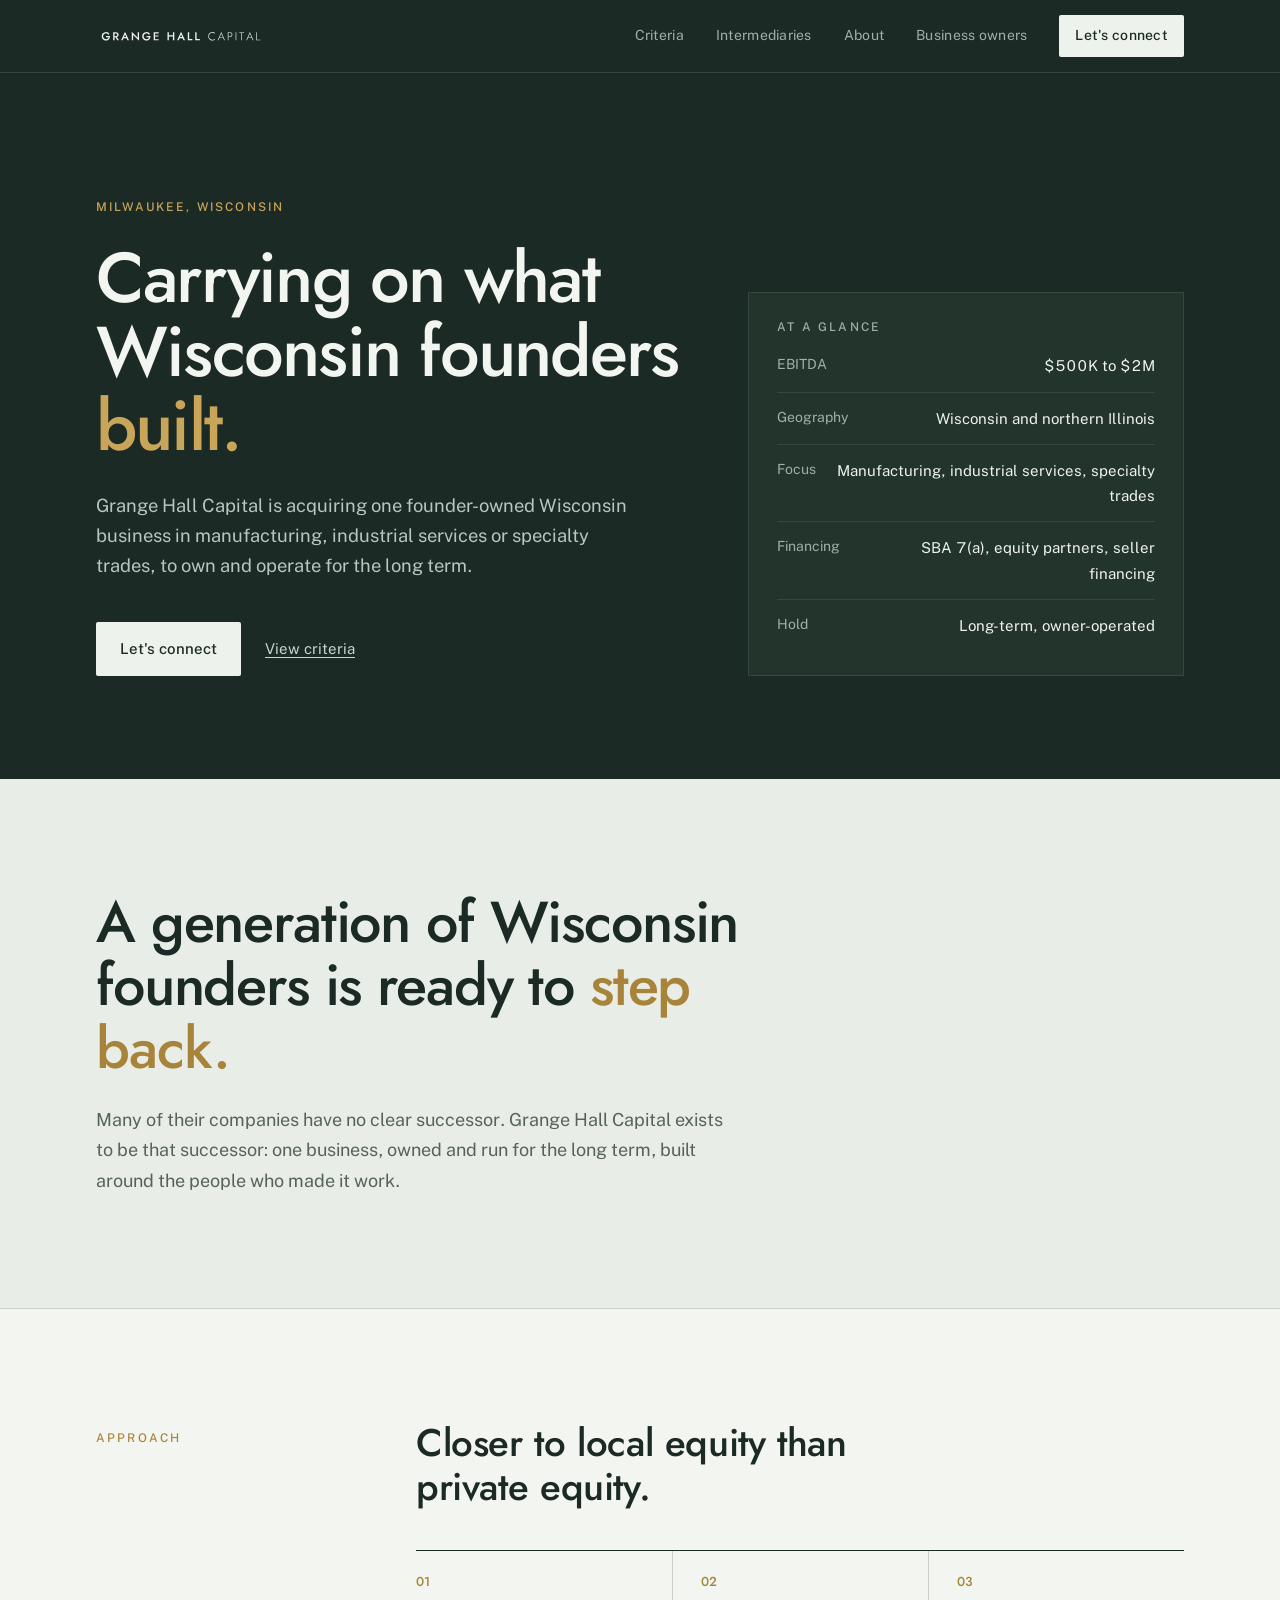
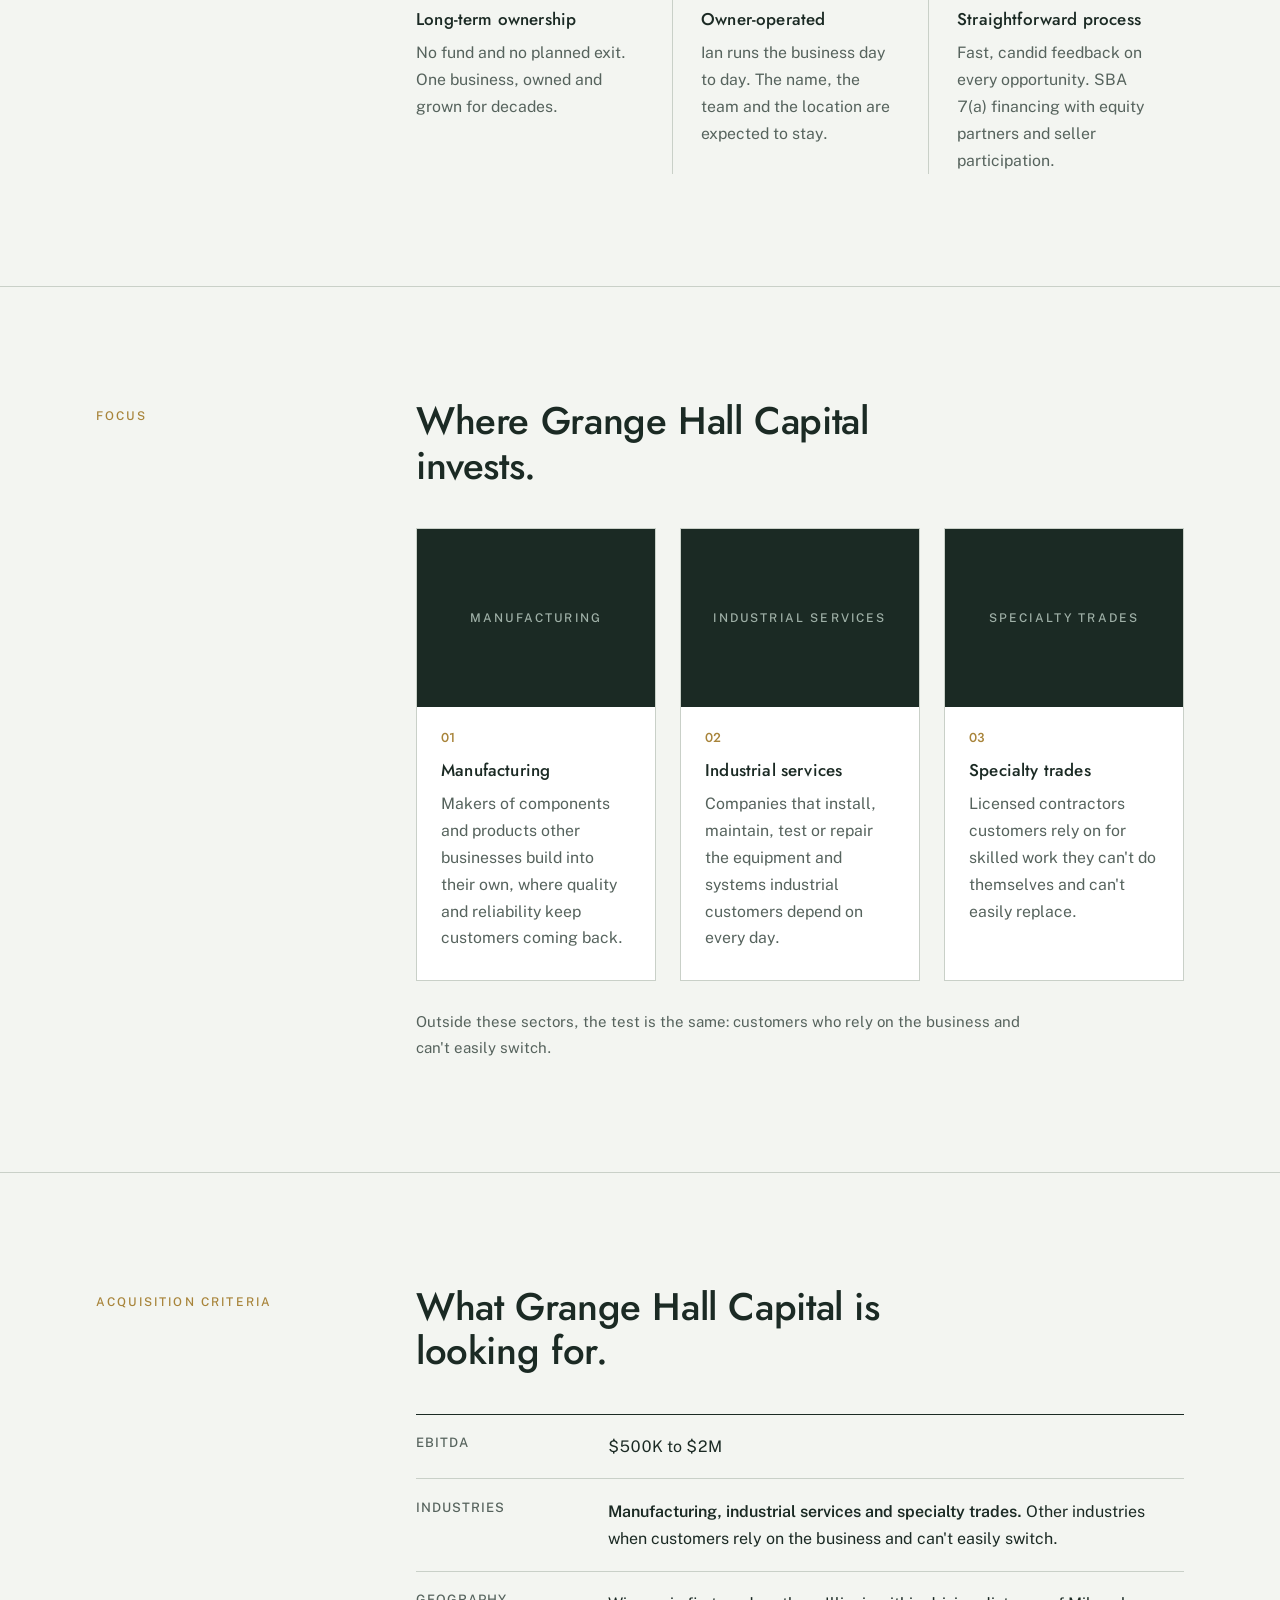
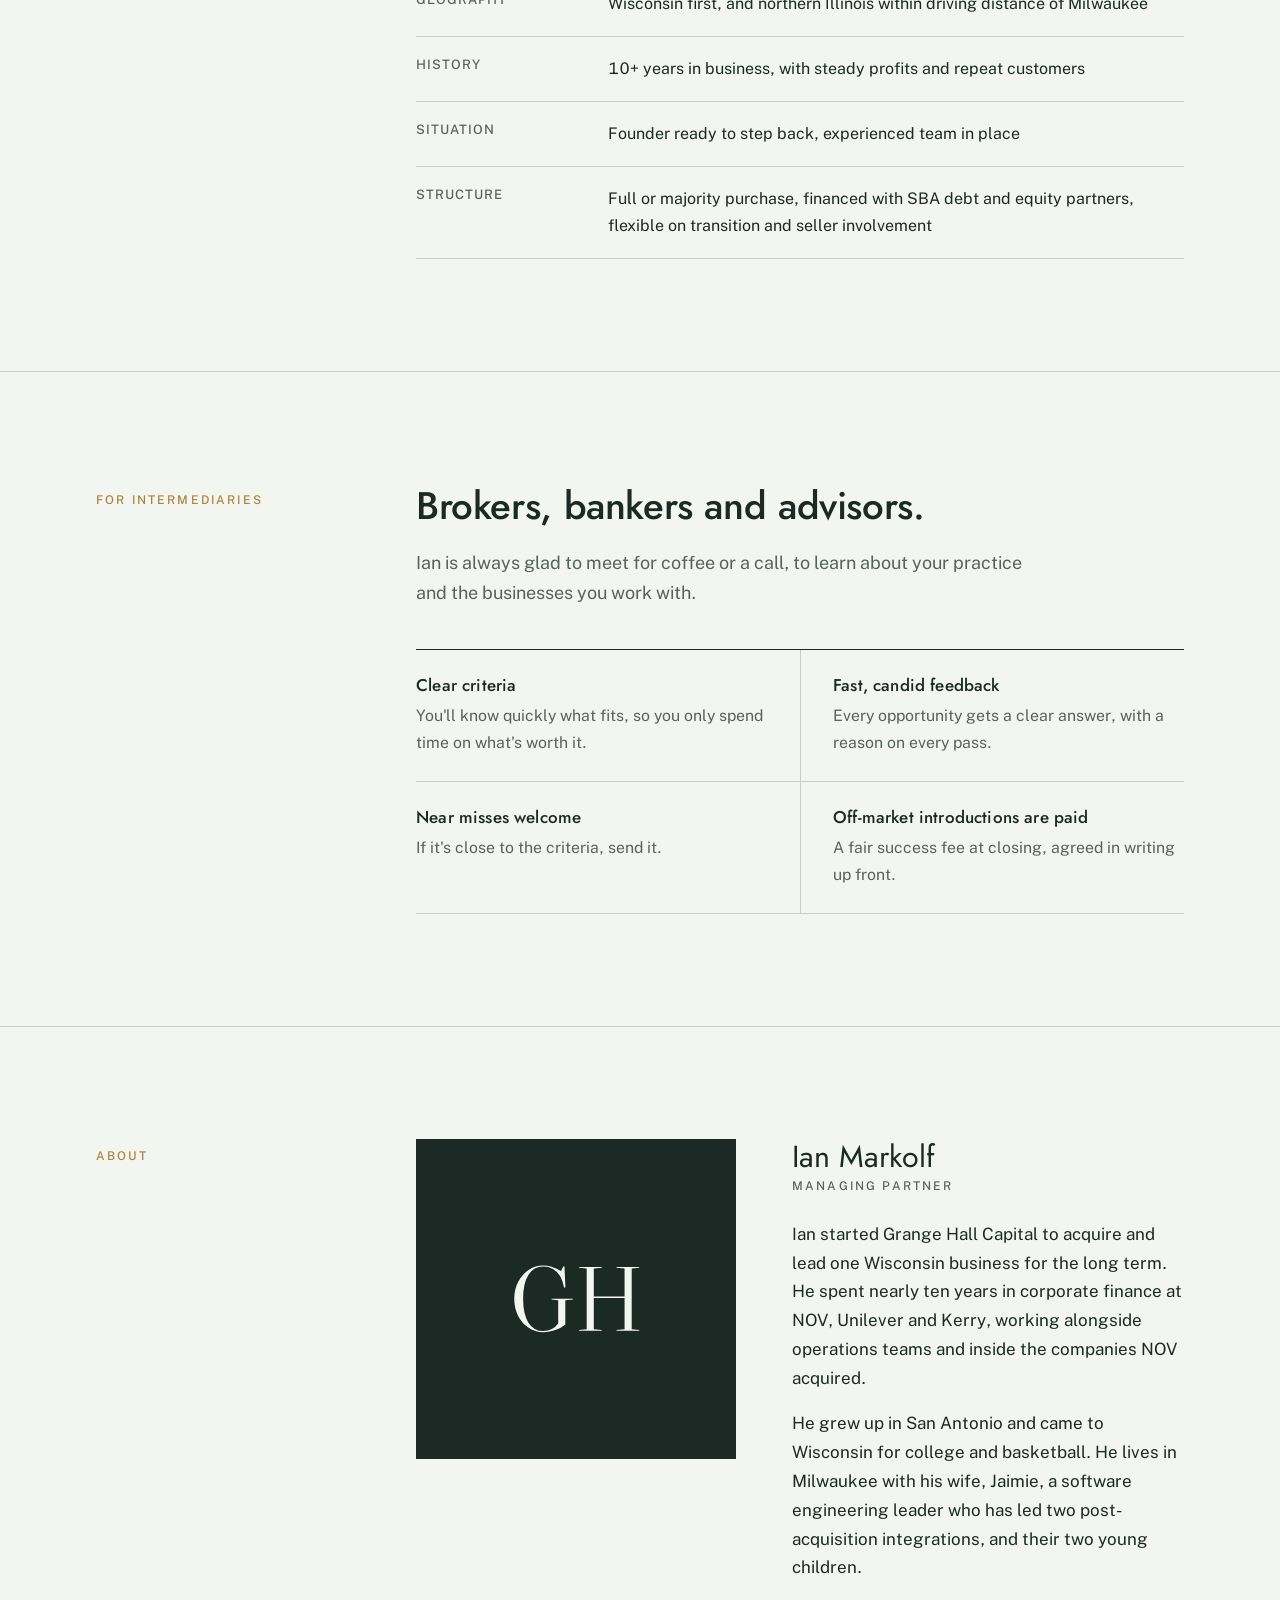
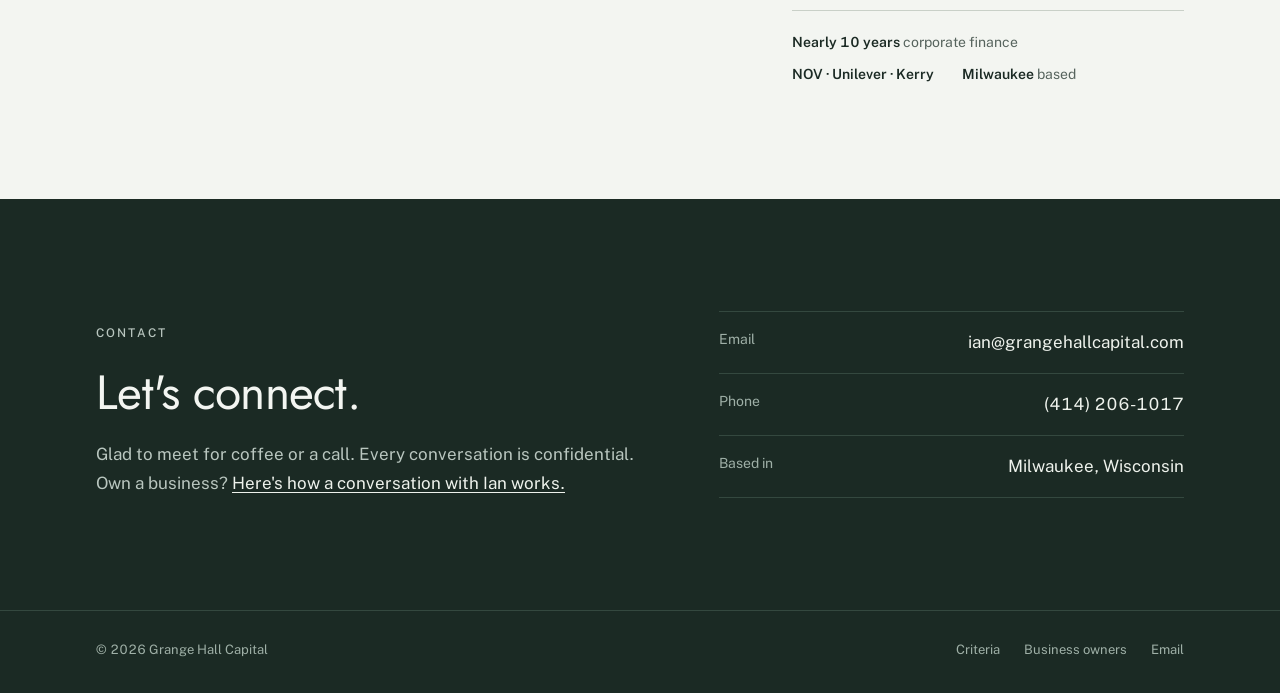
==== index.html @ 0c150984 "Add files via upload" ====
<!doctype html>
<html lang="en">
<head>
<meta charset="utf-8">
<meta name="viewport" content="width=device-width, initial-scale=1">
<title>Grange Hall Capital | Ian Markolf</title>
<meta name="description" content="Grange Hall Capital is Ian Markolf's search to acquire and operate one founder-owned Wisconsin business in manufacturing, industrial services or specialty trades.">
<meta property="og:type" content="website">
<meta property="og:url" content="https://grangehallcapital.com/">
<meta property="og:title" content="Grange Hall Capital">
<meta property="og:description" content="Grange Hall Capital is Ian Markolf's search to acquire and operate one founder-owned Wisconsin business in manufacturing, industrial services or specialty trades.">
<link rel="canonical" href="https://grangehallcapital.com/">
<link rel="icon" href="favicon.svg" type="image/svg+xml">
<link rel="preconnect" href="https://fonts.googleapis.com">
<link rel="preconnect" href="https://fonts.gstatic.com" crossorigin>
<link href="https://fonts.googleapis.com/css2?family=Jost:wght@400;500&family=Public+Sans:wght@400;500;600&display=swap" rel="stylesheet">
<style>
:root{
  --ink:#1B2A24; --ink-2:#22342C; --field:#2F5243; --paper:#F3F5F1; --paper-2:#E9EDE7;
  --rule:#C9D0C8; --rule-dk:#34483F; --muted:#56635D; --muted-dk:#9FB0A7; --wheat:#A8843A; --wheat-lt:#C9A55A;
  --display:"Jost","Futura",system-ui,sans-serif; --sans:"Public Sans",system-ui,sans-serif;
  --w:72rem;
}
*{box-sizing:border-box}
html{-webkit-text-size-adjust:100%;scroll-behavior:smooth}
@media (prefers-reduced-motion:reduce){html{scroll-behavior:auto}}
body{margin:0;background:var(--paper);color:var(--ink);font:400 1.0625rem/1.7 var(--sans);font-feature-settings:"tnum" 1;-webkit-font-smoothing:antialiased}
a{color:var(--field);text-decoration-thickness:1px;text-underline-offset:3px}
a:hover{color:var(--ink)}
:focus-visible{outline:2px solid var(--wheat);outline-offset:3px}
.wrap{max-width:var(--w);margin:0 auto;padding:0 2rem}

/* header */
.site-head{position:sticky;top:0;z-index:10;background:var(--ink);border-bottom:1px solid var(--rule-dk)}
.site-head .wrap{display:flex;align-items:center;justify-content:space-between;height:4.5rem;gap:1.5rem}
.wordmark{height:1.45rem;width:auto;display:block;color:#EEF2EC}
nav{display:flex;align-items:center;gap:2rem;font-size:.875rem;letter-spacing:.02em}
nav a{color:var(--muted-dk);text-decoration:none}
nav a:hover{color:#fff}
nav a.cta{color:var(--ink);background:#EEF2EC;padding:.55rem 1rem;border-radius:2px;font-weight:500}
nav a.cta:hover{background:#fff;color:var(--ink)}

/* hero */
.hero{background:var(--ink);color:#EEF2EC}
.hero .wrap{display:grid;grid-template-columns:1.35fr 1fr;gap:4rem;align-items:end;padding-top:clamp(4.5rem,10vw,8rem);padding-bottom:clamp(4rem,8vw,6.5rem)}
.eyebrow{font:500 .75rem/1 var(--sans);letter-spacing:.18em;text-transform:uppercase;color:var(--wheat-lt);margin:0 0 1.75rem}
h1{font:500 clamp(2.6rem,5.6vw,4.4rem)/1.05 var(--display);letter-spacing:-.025em;margin:0 0 1.75rem;color:#F3F5F1}
.lede{font-size:1.15rem;line-height:1.65;color:#B9C6BF;max-width:34rem;margin:0 0 2.5rem}
.btn{display:inline-block;background:#EEF2EC;color:var(--ink);text-decoration:none;font-weight:500;font-size:.9375rem;padding:.9rem 1.5rem;border-radius:2px}
.btn:hover{background:#fff;color:var(--ink)}
.link-lt{color:#C9D4CE;margin-left:1.5rem;font-size:.9375rem}
.link-lt:hover{color:#fff}

.glance{border:1px solid var(--rule-dk);background:var(--ink-2);padding:1.75rem 1.75rem 1.5rem}
.glance h2{font:500 .75rem/1 var(--sans);letter-spacing:.18em;text-transform:uppercase;color:var(--muted-dk);margin:0 0 1.25rem}
.glance dl{margin:0}
.glance div{display:flex;justify-content:space-between;gap:1rem;padding:.8rem 0;border-top:1px solid var(--rule-dk)}
.glance div:first-child{border-top:0;padding-top:0}
.glance dt{color:var(--muted-dk);font-size:.875rem}
.glance dd{margin:0;text-align:right;font-size:.9375rem;color:#EEF2EC}

/* sections */
section{padding:clamp(4.5rem,9vw,7rem) 0;border-top:1px solid var(--rule)}
main section:first-child{border-top:0}
.sec{display:grid;grid-template-columns:16rem 1fr;gap:4rem}
.label{font:500 .75rem/1.4 var(--sans);letter-spacing:.18em;text-transform:uppercase;color:var(--wheat);margin:.55rem 0 0}
h2.title{font:500 clamp(1.75rem,3.2vw,2.4rem)/1.15 var(--display);letter-spacing:-.01em;margin:0 0 2.5rem;max-width:22ch}
h3{font:500 1.0625rem/1.35 var(--display);margin:0 0 .6rem;letter-spacing:.01em}
p{margin:0 0 1rem;max-width:40rem}
p:last-child{margin-bottom:0}
.muted{color:var(--muted)}
.intro{font-size:1.125rem;color:var(--muted);margin:-1.25rem 0 2.5rem}

.pillars{display:grid;grid-template-columns:repeat(3,1fr);gap:0;border-top:1px solid var(--ink)}
.pillars > div{padding:1.5rem 1.75rem 0 0}
.pillars > div + div{padding-left:1.75rem;border-left:1px solid var(--rule)}
.pillars .n{font:500 .8125rem/1 var(--display);color:var(--wheat);margin-bottom:1.25rem;display:block}
.pillars p{font-size:.9875rem;color:var(--muted)}

table.crit{width:100%;border-collapse:collapse;border-top:1px solid var(--ink)}
table.crit th,table.crit td{text-align:left;vertical-align:top;padding:1.15rem 0;border-bottom:1px solid var(--rule)}
table.crit th{width:12rem;font:500 .8125rem/1.6 var(--sans);letter-spacing:.08em;text-transform:uppercase;color:var(--muted);padding-right:2rem}
table.crit td{font-size:1rem}
table.crit td strong{font-weight:600}

ul.terms{list-style:none;margin:0;padding:0;display:grid;grid-template-columns:1fr 1fr;gap:0;border-top:1px solid var(--ink)}
ul.terms li{padding:1.5rem 2rem 1.5rem 0;border-bottom:1px solid var(--rule)}
ul.terms li:nth-child(even){padding-left:2rem;padding-right:0;border-left:1px solid var(--rule)}
ul.terms h3{margin-bottom:.4rem}
ul.terms p{font-size:.9875rem;color:var(--muted)}

.person{display:grid;grid-template-columns:20rem 1fr;gap:3.5rem;align-items:start}
.portrait{position:relative;width:20rem;aspect-ratio:1;background:var(--ink);display:grid;place-items:center;overflow:hidden}
.portrait img{position:absolute;inset:0;z-index:1;width:100%;height:100%;object-fit:cover;display:block}
.portrait .mono{width:42%;height:auto}
.portrait .mono rect{fill:transparent}
.person h2{font:400 1.9rem/1.15 var(--display);margin:0 0 .35rem}
.role{font:500 .75rem/1 var(--sans);letter-spacing:.18em;text-transform:uppercase;color:var(--muted);margin:0 0 1.75rem}
.creds{display:flex;flex-wrap:wrap;gap:.5rem 1.75rem;margin:1.75rem 0 0;padding:1.25rem 0 0;border-top:1px solid var(--rule);font-size:.875rem;color:var(--muted)}
.creds strong{color:var(--ink);font-weight:600}

ol.steps{list-style:none;counter-reset:s;margin:0;padding:0;border-top:1px solid var(--ink);max-width:46rem}
ol.steps li{counter-increment:s;display:grid;grid-template-columns:3rem 1fr;padding:1.35rem 0;border-bottom:1px solid var(--rule)}
ol.steps li::before{content:counter(s,decimal-leading-zero);font:500 .875rem/1.7 var(--display);color:var(--wheat)}
ol.steps strong{display:block;font-weight:600}
ul.plain{list-style:none;margin:0;padding:0;border-top:1px solid var(--ink);max-width:46rem}
ul.plain li{padding:1.35rem 0;border-bottom:1px solid var(--rule)}
ul.plain strong{display:block;font-weight:600}
.faq{border-top:1px solid var(--ink);max-width:46rem}
.faq details{border-bottom:1px solid var(--rule);padding:1.2rem 0}
.faq summary{font-weight:600;cursor:pointer;list-style:none;display:flex;justify-content:space-between;gap:1rem}
.faq summary::-webkit-details-marker{display:none}
.faq summary::after{content:"+";font:400 1.3rem/1.2 var(--display);color:var(--field)}
.faq details[open] summary::after{content:"\2212"}
.faq details p{margin:.75rem 0 0;color:var(--muted)}

.accent{color:var(--wheat-lt)}
/* statement band */
.statement{background:var(--paper-2);border-top:0;padding:clamp(4.5rem,9vw,7rem) 0}
.statement p.big{font:500 clamp(2rem,4.6vw,3.6rem)/1.1 var(--display);letter-spacing:-.02em;max-width:20ch;margin:0 0 1.5rem;color:var(--ink)}
.statement p.big em{font-style:normal;color:var(--wheat)}
.statement p.sub{font-size:1.125rem;color:var(--muted);max-width:40rem;margin:0}
/* focus cards */
.focus{display:grid;grid-template-columns:repeat(3,1fr);gap:1.5rem}
.focus article{background:#fff;border:1px solid var(--rule);display:flex;flex-direction:column}
.focus .img{aspect-ratio:4/3;background:var(--ink);display:grid;place-items:center;overflow:hidden}
.focus .img img{width:100%;height:100%;object-fit:cover;display:block}
.focus .img span{font:500 .75rem/1 var(--sans);letter-spacing:.18em;text-transform:uppercase;color:var(--muted-dk)}
.focus .body{padding:1.5rem 1.5rem 1.75rem}
.focus .n{font:500 .8125rem/1 var(--display);color:var(--wheat);display:block;margin-bottom:.9rem}
.focus p{font-size:.9875rem;color:var(--muted)}
.focus-note{margin-top:1.75rem;font-size:.9375rem;color:var(--muted)}
/* closing band + footer */
.closing{background:var(--ink);color:#EEF2EC;border-top:0}
.closing .wrap{display:grid;grid-template-columns:1.2fr 1fr;gap:4rem;align-items:end}
.closing h2{font:400 clamp(2rem,4vw,3rem)/1.1 var(--display);letter-spacing:-.015em;margin:0 0 1.25rem;color:#F3F5F1}
.closing p{color:#B9C6BF}
.contact{margin:0;border-top:1px solid var(--rule-dk)}
.contact div{display:flex;justify-content:space-between;gap:1rem;padding:1rem 0;border-bottom:1px solid var(--rule-dk)}
.contact dt{color:var(--muted-dk);font-size:.875rem}
.contact dd{margin:0}
.contact a{color:#EEF2EC;text-decoration:none}
.contact a:hover{text-decoration:underline}
.site-foot{background:var(--ink);color:var(--muted-dk);font-size:.8125rem;border-top:1px solid var(--rule-dk)}
.site-foot .wrap{display:flex;justify-content:space-between;align-items:center;gap:1rem;flex-wrap:wrap;padding-top:1.75rem;padding-bottom:2rem}
.site-foot a{color:var(--muted-dk);text-decoration:none}
.site-foot a:hover{color:#fff}
.site-foot .links{display:flex;gap:1.5rem}

@media (max-width:900px){
  .hero .wrap,.closing .wrap{grid-template-columns:1fr;gap:3rem}
  .sec{grid-template-columns:1fr;gap:1rem}
  .label{margin:0}
}
@media (max-width:700px){
  .wrap{padding:0 1.25rem}
  nav a:not(.cta){display:none}
  .wordmark{height:1.2rem}
  .pillars,.focus{grid-template-columns:1fr}
  .pillars > div,.pillars > div + div{padding:1.5rem 0;border-left:0;border-bottom:1px solid var(--rule)}
  ul.terms{grid-template-columns:1fr}
  ul.terms li,ul.terms li:nth-child(even){padding:1.35rem 0;border-left:0}
  table.crit th,table.crit td{display:block;width:auto;padding:0}
  table.crit th{padding-top:1.1rem;padding-bottom:.25rem;border-bottom:0}
  table.crit td{padding-bottom:1.1rem}
  .person{grid-template-columns:1fr;gap:1.75rem}
  .portrait{width:12rem}
  .link-lt{display:block;margin:1.25rem 0 0}
}
</style>
</head>
<body><header class="site-head"><div class="wrap">
  <a href="#top" aria-label="Grange Hall Capital, home"><svg role="img" aria-label="Grange Hall Capital" class="wordmark" xmlns="http://www.w3.org/2000/svg" viewBox="0 0 644 88"><g fill="currentColor"><path transform="translate(20.00,62.00) scale(0.04400,-0.04400)" d="M411.25 266.25H625.5Q616.5 230.75 598.625 199.75Q580.75 168.75 553.875 145.0Q527 121.25 489.875 108.125Q452.75 95 406.25 95Q337.25 95 282.125 127.0Q227 159 194.75 216.5Q162.5 274 162.5 350Q162.5 427 195.25 483.375Q228 539.75 283.25 571.125Q338.5 602.5 406.25 602.5Q478.75 602.5 530.25 572.625Q581.75 542.75 611 492.5L707.25 556.75Q676 605.75 631.75 640.375Q587.5 675 531.25 693.75Q475 712.5 406.25 712.5Q327.25 712.5 259.875 686.25Q192.5 660 142.625 611.625Q92.75 563.25 65.125 496.625Q37.5 430 37.5 350Q37.5 270 64.75 203.0Q92 136 141.375 87.125Q190.75 38.25 257.75 11.625Q324.75 -15 403.75 -15Q487.5 -15 552.625 15.375Q617.75 45.75 662.0 98.75Q706.25 151.75 728.125 220.375Q750 289 748 366.25H411.25Z"/><path transform="translate(61.80,62.00) scale(0.04400,-0.04400)" d="M222.5 333.75 445 0H587.5L350 333.75ZM77.5 700V0H196.25V700ZM148.25 597.5H288.75Q329.5 597.5 359.875 583.625Q390.25 569.75 407.25 543.625Q424.25 517.5 424.25 480Q424.25 442.75 407.25 416.5Q390.25 390.25 359.875 376.375Q329.5 362.5 288.75 362.5H148.25V265H293.75Q370.5 265 426.75 291.875Q483 318.75 514.25 368.0Q545.5 417.25 545.5 482.5Q545.5 548.75 514.25 597.5Q483 646.25 426.75 673.125Q370.5 700 293.75 700H148.25Z"/><path transform="translate(94.98,62.00) scale(0.04400,-0.04400)" d="M162 180H532L509.5 279.5H184.5ZM345 502 456.5 242.25 458.75 213 553.75 0H687.5L345 738.75L2.5 0H136.25L233.25 219.25L235 245.25Z"/><path transform="translate(132.34,62.00) scale(0.04400,-0.04400)" d="M588.75 700V230L77.5 735V0H193.75V470L705 -35V700Z"/><path transform="translate(173.80,62.00) scale(0.04400,-0.04400)" d="M411.25 266.25H625.5Q616.5 230.75 598.625 199.75Q580.75 168.75 553.875 145.0Q527 121.25 489.875 108.125Q452.75 95 406.25 95Q337.25 95 282.125 127.0Q227 159 194.75 216.5Q162.5 274 162.5 350Q162.5 427 195.25 483.375Q228 539.75 283.25 571.125Q338.5 602.5 406.25 602.5Q478.75 602.5 530.25 572.625Q581.75 542.75 611 492.5L707.25 556.75Q676 605.75 631.75 640.375Q587.5 675 531.25 693.75Q475 712.5 406.25 712.5Q327.25 712.5 259.875 686.25Q192.5 660 142.625 611.625Q92.75 563.25 65.125 496.625Q37.5 430 37.5 350Q37.5 270 64.75 203.0Q92 136 141.375 87.125Q190.75 38.25 257.75 11.625Q324.75 -15 403.75 -15Q487.5 -15 552.625 15.375Q617.75 45.75 662.0 98.75Q706.25 151.75 728.125 220.375Q750 289 748 366.25H411.25Z"/><path transform="translate(215.60,62.00) scale(0.04400,-0.04400)" d="M150.75 0H503.75V103.75H150.75ZM150.75 596.25H503.75V700H150.75ZM150.75 323.75H483.75V426.25H150.75ZM77.5 700V0H193.75V700Z"/><path transform="translate(267.92,62.00) scale(0.04400,-0.04400)" d="M124.5 321.25H624.5V430H124.5ZM547.5 700V0H666.25V700ZM77.5 700V0H196.25V700Z"/><path transform="translate(307.66,62.00) scale(0.04400,-0.04400)" d="M162 180H532L509.5 279.5H184.5ZM345 502 456.5 242.25 458.75 213 553.75 0H687.5L345 738.75L2.5 0H136.25L233.25 219.25L235 245.25Z"/><path transform="translate(345.02,62.00) scale(0.04400,-0.04400)" d="M77.5 700V0H473.75V106.25H196.25V700Z"/><path transform="translate(373.18,62.00) scale(0.04400,-0.04400)" d="M77.5 700V0H473.75V106.25H196.25V700Z"/><path transform="translate(424.35,62.00) scale(0.04400,-0.04400)" d="M102.79833984375 350Q102.79833984375 440.00048828125 141.09844970703125 508.10089111328125Q179.3985595703125 576.2012939453125 243.39886474609375 614.801513671875Q307.399169921875 653.4017333984375 385.999755859375 653.4017333984375Q434.7996826171875 653.4017333984375 475.899658203125 642.0018310546875Q516.9996337890625 630.6019287109375 551.1996459960938 609.10205078125Q585.399658203125 587.6021728515625 610.999755859375 557.80224609375V630.9998779296875Q566.999755859375 669.9998779296875 514.999755859375 689.5999145507812Q462.999755859375 709.199951171875 385.999755859375 709.199951171875Q312.999755859375 709.199951171875 250.6998291015625 682.699951171875Q188.39990234375 656.199951171875 142.0 607.8999633789062Q95.60009765625 559.5999755859375 69.8001708984375 493.79998779296875Q44.000244140625 428 44.000244140625 350Q44.000244140625 272 69.8001708984375 206.20001220703125Q95.60009765625 140.4000244140625 142.0 92.10003662109375Q188.39990234375 43.800048828125 250.6998291015625 17.300048828125Q312.999755859375 -9.199951171875 385.999755859375 -9.199951171875Q462.999755859375 -9.199951171875 514.999755859375 10.40008544921875Q566.999755859375 30.0001220703125 610.999755859375 69.0001220703125V142.5977783203125Q584.9996337890625 112.7978515625 551.399658203125 91.09796142578125Q517.7996826171875 69.3980712890625 476.89971923828125 57.9981689453125Q435.999755859375 46.5982666015625 385.999755859375 46.5982666015625Q307.399169921875 46.5982666015625 243.1988525390625 85.5985107421875Q178.99853515625 124.5987548828125 140.8984375 192.9991455078125Q102.79833984375 261.3995361328125 102.79833984375 350Z"/><path transform="translate(461.49,62.00) scale(0.04400,-0.04400)" d="M139.799560546875 234.801513671875H498.9989013671875L480.9996337890625 286.7998046875H157.798828125ZM317.999267578125 600.403564453125 456.0003662109375 266.400390625 461.2001953125 253.2008056640625 565.2003173828125 0H626.998291015625L317.999267578125 726.99951171875L9.000244140625 0H70.7982177734375L176.3983154296875 256.8006591796875L181.59814453125 269.2003173828125Z"/><path transform="translate(496.47,62.00) scale(0.04400,-0.04400)" d="M84.000244140625 700V0H139.3984375V700ZM114.999267578125 648.001708984375H247.9986572265625Q324.7991943359375 648.001708984375 373.09954833984375 608.30126953125Q421.39990234375 568.600830078125 421.39990234375 492.8001708984375Q421.39990234375 417.5994873046875 373.09954833984375 377.59906005859375Q324.7991943359375 337.5986328125 247.9986572265625 337.5986328125H114.999267578125V285.600341796875H247.9986572265625Q313.99853515625 285.600341796875 365.4984130859375 310.50030517578125Q416.998291015625 335.4002685546875 446.898193359375 382.1002197265625Q476.798095703125 428.8001708984375 476.798095703125 492.8001708984375Q476.798095703125 557.8001708984375 446.898193359375 604.0001220703125Q416.998291015625 650.2000732421875 365.4984130859375 675.1000366210938Q313.99853515625 700 247.9986572265625 700H114.999267578125Z"/><path transform="translate(526.40,62.00) scale(0.04400,-0.04400)" d="M82.0001220703125 700V0H136.998291015625V700Z"/><path transform="translate(543.03,62.00) scale(0.04400,-0.04400)" d="M14.000244140625 647.6016845703125H198.00048828125V0H253.398681640625V647.6016845703125H437.39892578125V700H14.000244140625Z"/><path transform="translate(569.88,62.00) scale(0.04400,-0.04400)" d="M139.799560546875 234.801513671875H498.9989013671875L480.9996337890625 286.7998046875H157.798828125ZM317.999267578125 600.403564453125 456.0003662109375 266.400390625 461.2001953125 253.2008056640625 565.2003173828125 0H626.998291015625L317.999267578125 726.99951171875L9.000244140625 0H70.7982177734375L176.3983154296875 256.8006591796875L181.59814453125 269.2003173828125Z"/><path transform="translate(604.86,62.00) scale(0.04400,-0.04400)" d="M84.000244140625 700V0H427.999267578125V51.998291015625H138.9984130859375V700Z"/></g></svg></a>
  <nav aria-label="Site">
    <a href="#criteria">Criteria</a>
    <a href="#intermediaries">Intermediaries</a>
    <a href="#about">About</a>
    <a href="owners.html">Business owners</a>
    <a class="cta" href="#contact">Let's connect</a>
  </nav>
</div></header>
<div class="hero" id="top"><div class="wrap">
  <div>
    <p class="eyebrow">Milwaukee, Wisconsin</p>
    <h1>Carrying on what Wisconsin founders <span class="accent">built.</span></h1>
    <p class="lede">Grange Hall Capital is acquiring one founder-owned Wisconsin business in manufacturing, industrial services or specialty trades, to own and operate for the long term.</p>
    <a class="btn" href="#contact">Let's connect</a><a class="link-lt" href="#criteria">View criteria</a>
  </div>
  <!-- ===== CRITERIA (summary): keep in sync with the table below ===== -->
  <aside class="glance" aria-labelledby="glance-h">
    <h2 id="glance-h">At a glance</h2>
    <dl>
      <div><dt>EBITDA</dt><dd>$500K to $2M</dd></div>
      <div><dt>Geography</dt><dd>Wisconsin and northern Illinois</dd></div>
      <div><dt>Focus</dt><dd>Manufacturing, industrial services, specialty trades</dd></div>
      <div><dt>Financing</dt><dd>SBA 7(a), equity partners, seller financing</dd></div>
      <div><dt>Hold</dt><dd>Long-term, owner-operated</dd></div>
    </dl>
  </aside>
</div></div>

<main>
<section class="statement" aria-label="Philosophy"><div class="wrap">
  <p class="big">A generation of Wisconsin founders is ready to <em>step back.</em></p>
  <p class="sub">Many of their companies have no clear successor. Grange Hall Capital exists to be that successor: one business, owned and run for the long term, built around the people who made it work.</p>
</div></section>
<section id="approach"><div class="wrap sec">
  <p class="label">Approach</p>
  <div>
    <h2 class="title">Closer to local equity than private equity.</h2>
    <div class="pillars">
      <div><span class="n">01</span><h3>Long-term ownership</h3><p>No fund and no planned exit. One business, owned and grown for decades.</p></div>
      <div><span class="n">02</span><h3>Owner-operated</h3><p>Ian runs the business day to day. The name, the team and the location are expected to stay.</p></div>
      <div><span class="n">03</span><h3>Straightforward process</h3><p>Fast, candid feedback on every opportunity. SBA 7(a) financing with equity partners and seller participation.</p></div>
    </div>
  </div>
</div></section>

<section id="focus"><div class="wrap sec">
  <p class="label">Focus</p>
  <div>
    <h2 class="title">Where Grange Hall Capital invests.</h2>
    <div class="focus">
      <article><div class="img"><span>Manufacturing</span></div><div class="body"><span class="n">01</span><h3>Manufacturing</h3><p>Makers of components and products other businesses build into their own, where quality and reliability keep customers coming back.</p></div></article>
      <article><div class="img"><span>Industrial services</span></div><div class="body"><span class="n">02</span><h3>Industrial services</h3><p>Companies that install, maintain, test or repair the equipment and systems industrial customers depend on every day.</p></div></article>
      <article><div class="img"><span>Specialty trades</span></div><div class="body"><span class="n">03</span><h3>Specialty trades</h3><p>Licensed contractors customers rely on for skilled work they can't do themselves and can't easily replace.</p></div></article>
    </div>
    <p class="focus-note">Outside these sectors, the test is the same: customers who rely on the business and can't easily switch.</p>
  </div>
</div></section>
<!-- ===== CRITERIA: edit this block (and the "At a glance" box above) when the thesis changes ===== -->
<section id="criteria"><div class="wrap sec">
  <p class="label">Acquisition criteria</p>
  <div>
    <h2 class="title">What Grange Hall Capital is looking for.</h2>
    <table class="crit">
      <tr><th scope="row">EBITDA</th><td>$500K to $2M</td></tr>
      <tr><th scope="row">Industries</th><td><strong>Manufacturing, industrial services and specialty trades.</strong> Other industries when customers rely on the business and can't easily switch.</td></tr>
      <tr><th scope="row">Geography</th><td>Wisconsin first, and northern Illinois within driving distance of Milwaukee</td></tr>
      <tr><th scope="row">History</th><td>10+ years in business, with steady profits and repeat customers</td></tr>
      <tr><th scope="row">Situation</th><td>Founder ready to step back, experienced team in place</td></tr>
      <tr><th scope="row">Structure</th><td>Full or majority purchase, financed with SBA debt and equity partners, flexible on transition and seller involvement</td></tr>
    </table>
  </div>
</div></section>
<!-- ===== END CRITERIA ===== -->
<section id="intermediaries"><div class="wrap sec">
  <p class="label">For intermediaries</p>
  <div>
    <h2 class="title">Brokers, bankers and advisors.</h2>
    <p class="intro">Ian is always glad to meet for coffee or a call, to learn about your practice and the businesses you work with.</p>
    <ul class="terms">
      <li><h3>Clear criteria</h3><p>You'll know quickly what fits, so you only spend time on what's worth it.</p></li>
      <li><h3>Fast, candid feedback</h3><p>Every opportunity gets a clear answer, with a reason on every pass.</p></li>
      <li><h3>Near misses welcome</h3><p>If it's close to the criteria, send it.</p></li>
      <li><h3>Off-market introductions are paid</h3><p>A fair success fee at closing, agreed in writing up front.</p></li>
    </ul>
  </div>
</div></section>
<section id="about"><div class="wrap sec">
  <p class="label">About</p>
  <div>
    <div class="person">
      <div class="portrait"><img src="ian.jpg" alt="Ian Markolf" width="416" height="416" onerror="this.remove()"><svg class="mono" aria-hidden="true" xmlns="http://www.w3.org/2000/svg" viewBox="0 0 64 64"><rect width="64" height="64" rx="10" fill="#1B2A24"/><g fill="#F3F5F1"><path transform="translate(0.20,47.00) scale(0.04400,-0.04400)" d="M528 77Q503 41 460.0 18.5Q417 -4 367 -4Q262 -4 205.0 87.0Q148 178 148 345Q148 512 205.0 603.0Q262 694 368 694Q425 694 471.5 667.5Q518 641 548 592Q578 542 592 465L606 469L596 694H583L559 646Q502 677 455.5 691.5Q409 706 365 706Q279 706 207.0 658.0Q135 610 93.5 527.0Q52 444 52 345Q52 245 93.5 162.5Q135 80 207.5 32.0Q280 -16 367 -16Q419 -16 488.0 4.0Q557 24 605 68V329L687 337V345H456V337L528 329Z"/><path transform="translate(31.63,47.00) scale(0.04400,-0.04400)" d="M609 674V16L691 8V0H445V8L532 16V355H199V16L286 8V0H40V8L122 16V674L40 682V690H286V682L199 674V371H532V674L445 682V690H691V682Z"/></g></svg></div>
      <div>
        <h2 id="about-h">Ian Markolf</h2>
        <p class="role">Managing Partner</p>
        <p>Ian started Grange Hall Capital to acquire and lead one Wisconsin business for the long term. He spent nearly ten years in corporate finance at NOV, Unilever and Kerry, working alongside operations teams and inside the companies NOV acquired.</p>
        <p>He grew up in San Antonio and came to Wisconsin for college and basketball. He lives in Milwaukee with his wife, Jaimie, a software engineering leader who has led two post-acquisition integrations, and their two young children.</p>
        <div class="creds"><span><strong>Nearly 10 years</strong> corporate finance</span><span><strong>NOV &middot; Unilever &middot; Kerry</strong></span><span><strong>Milwaukee</strong> based</span></div>
      </div>
    </div>
  </div>
</div></section>
</main>
<section class="closing" id="contact" aria-labelledby="contact-h"><div class="wrap">
  <div>
    <p class="eyebrow">Contact</p>
    <h2 id="contact-h">Let's connect.</h2>
    <p>Glad to meet for coffee or a call. Every conversation is confidential.<br>Own a business? <a href="owners.html" style="color:#EEF2EC">Here's how a conversation with Ian works.</a></p>
  </div>
  <dl class="contact">
    <div><dt>Email</dt><dd><a href="mailto:ian@grangehallcapital.com?subject=Introduction">ian@grangehallcapital.com</a></dd></div>
    <div><dt>Phone</dt><dd><a href="tel:+14142061017">(414) 206-1017</a></dd></div>
    <div><dt>Based in</dt><dd>Milwaukee, Wisconsin</dd></div>
  </dl>
</div></section>
<footer class="site-foot"><div class="wrap">
  <span>&copy; 2026 Grange Hall Capital</span>
  <span class="links"><a href="index.html#criteria">Criteria</a><a href="owners.html">Business owners</a><a href="mailto:ian@grangehallcapital.com">Email</a></span>
</div></footer>
</body>
</html>
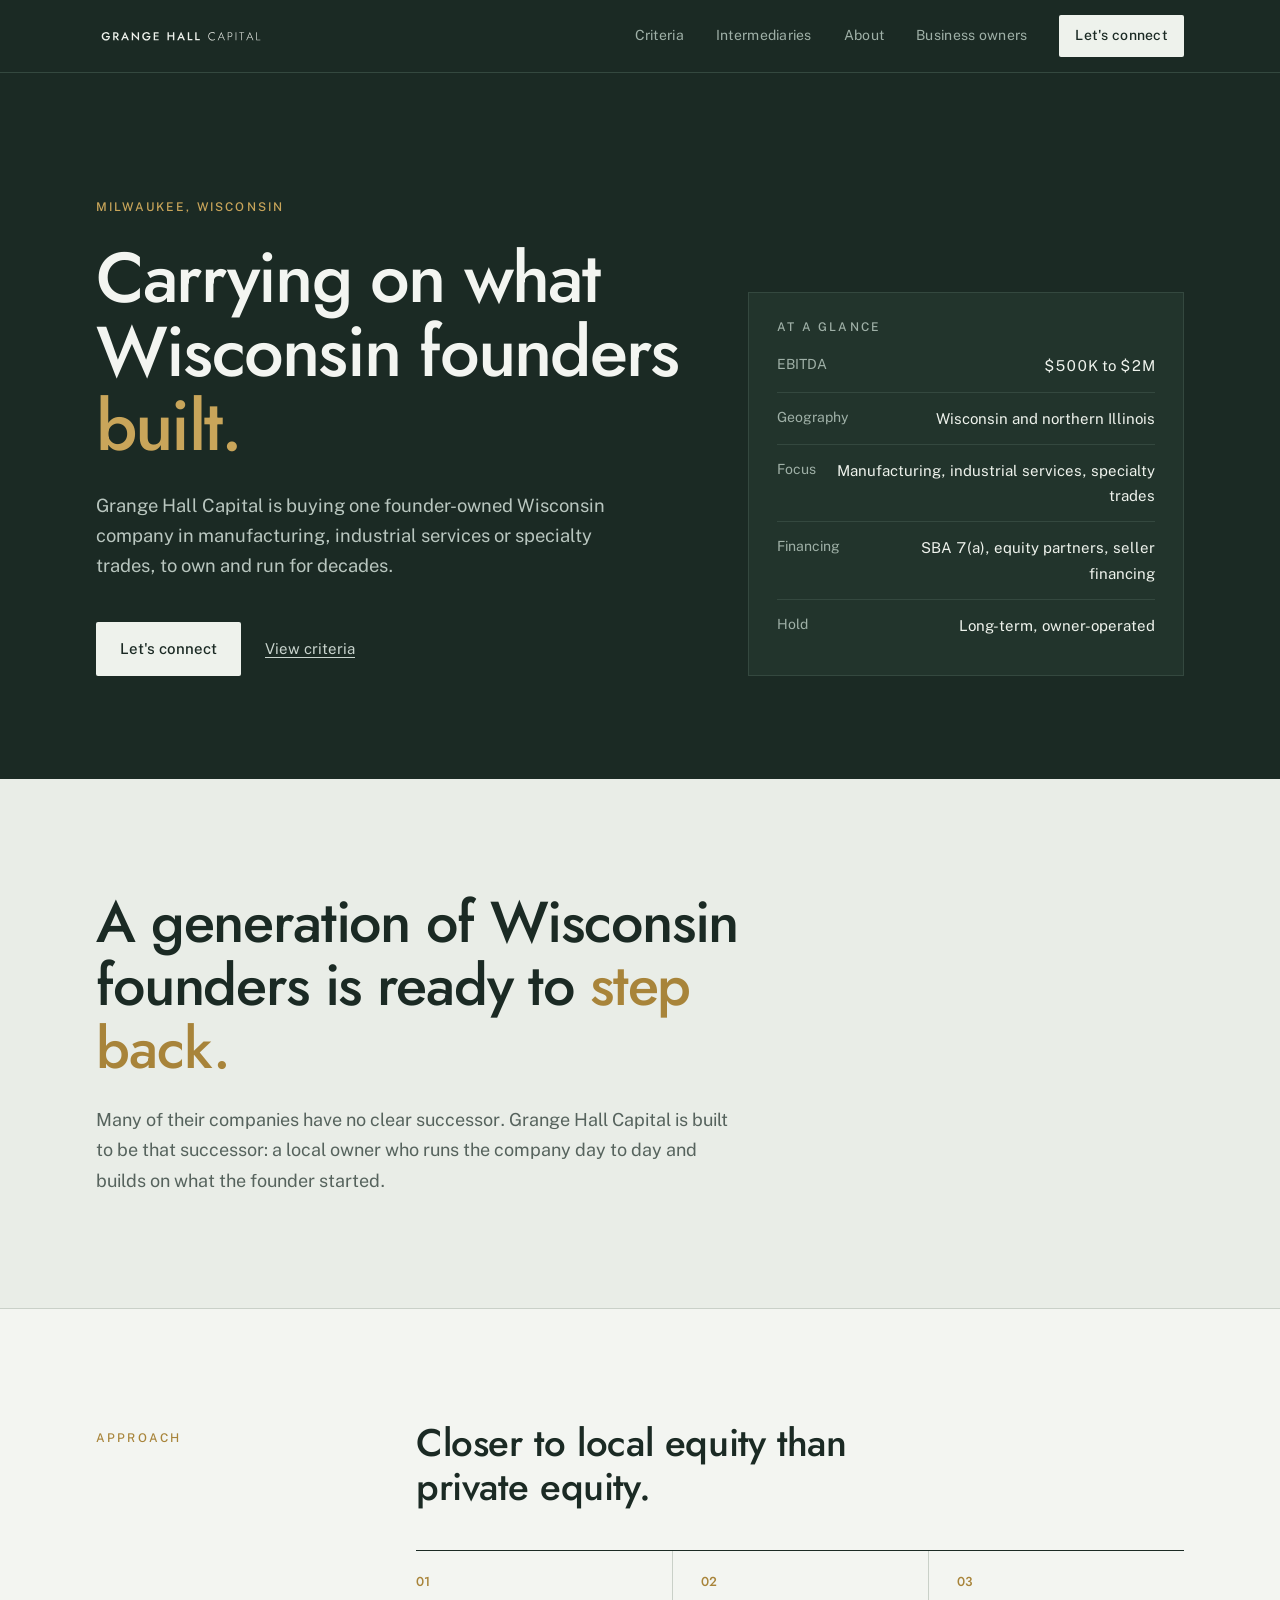
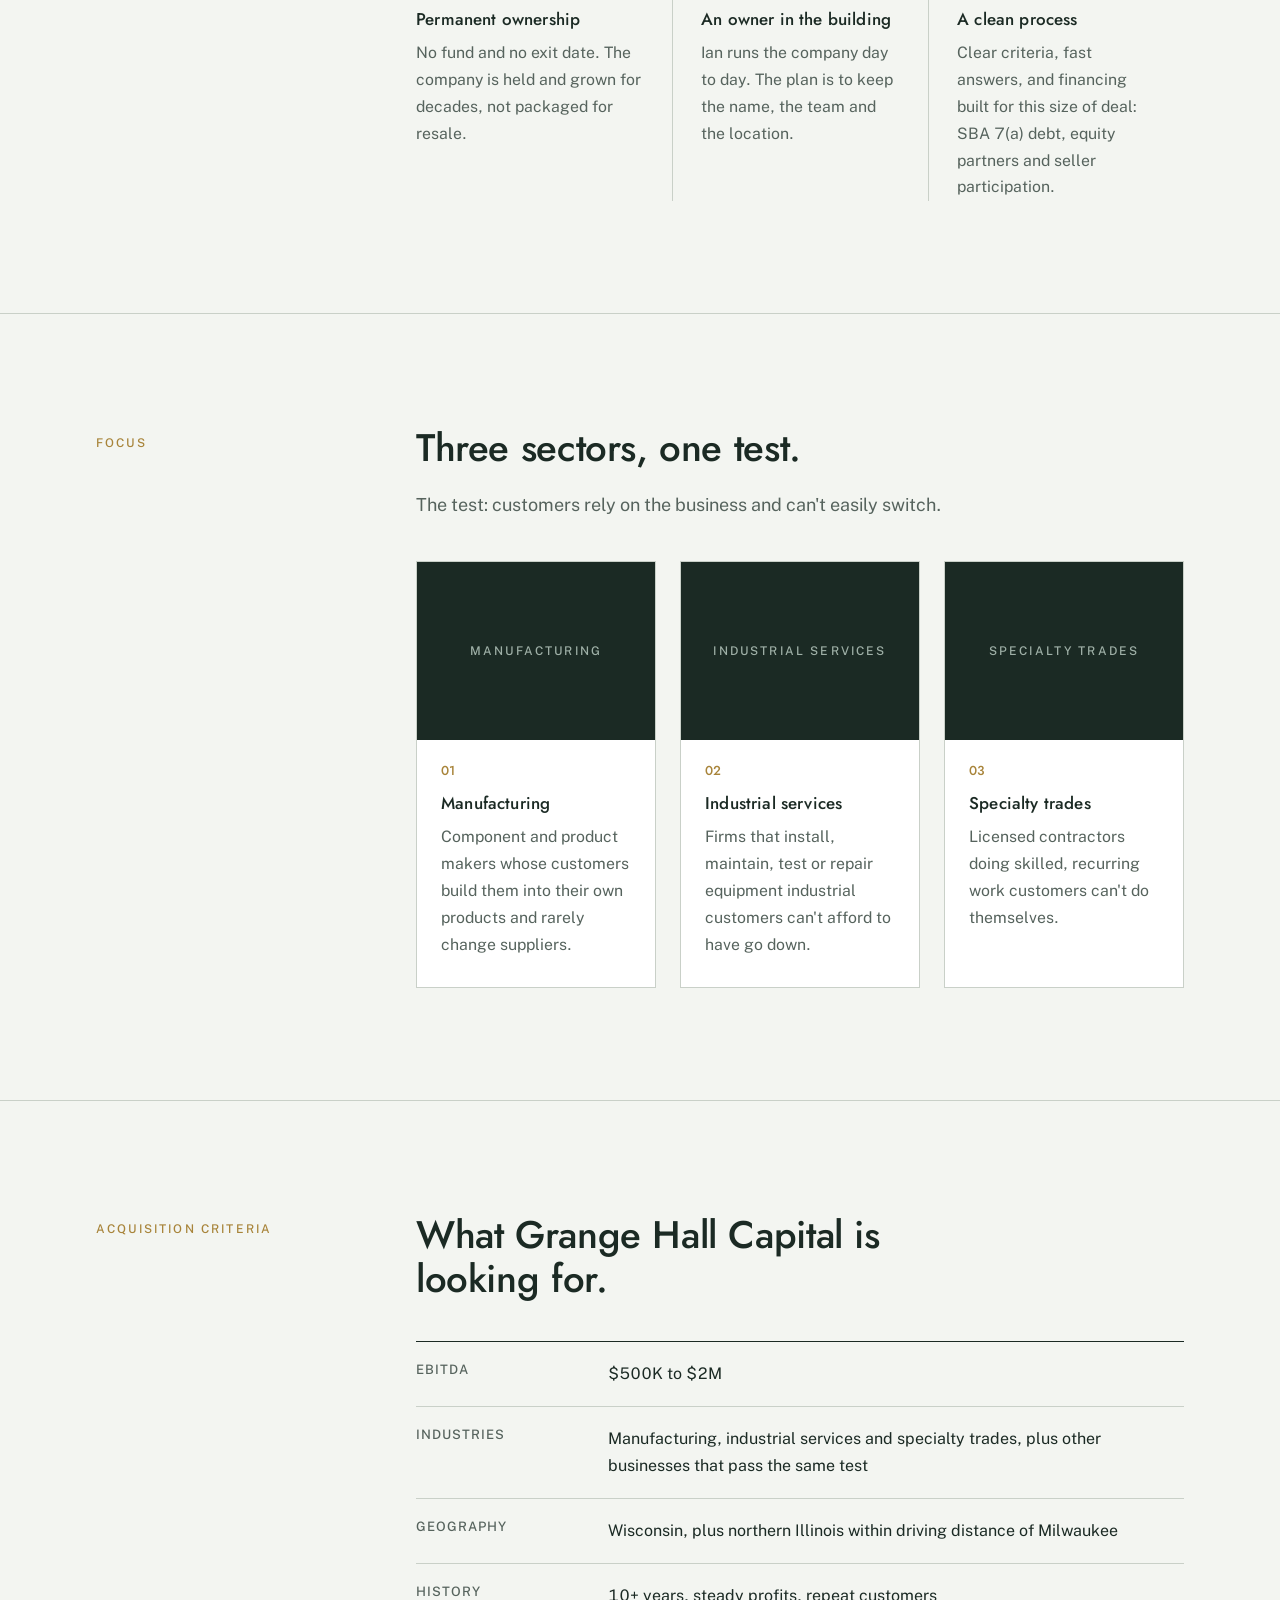
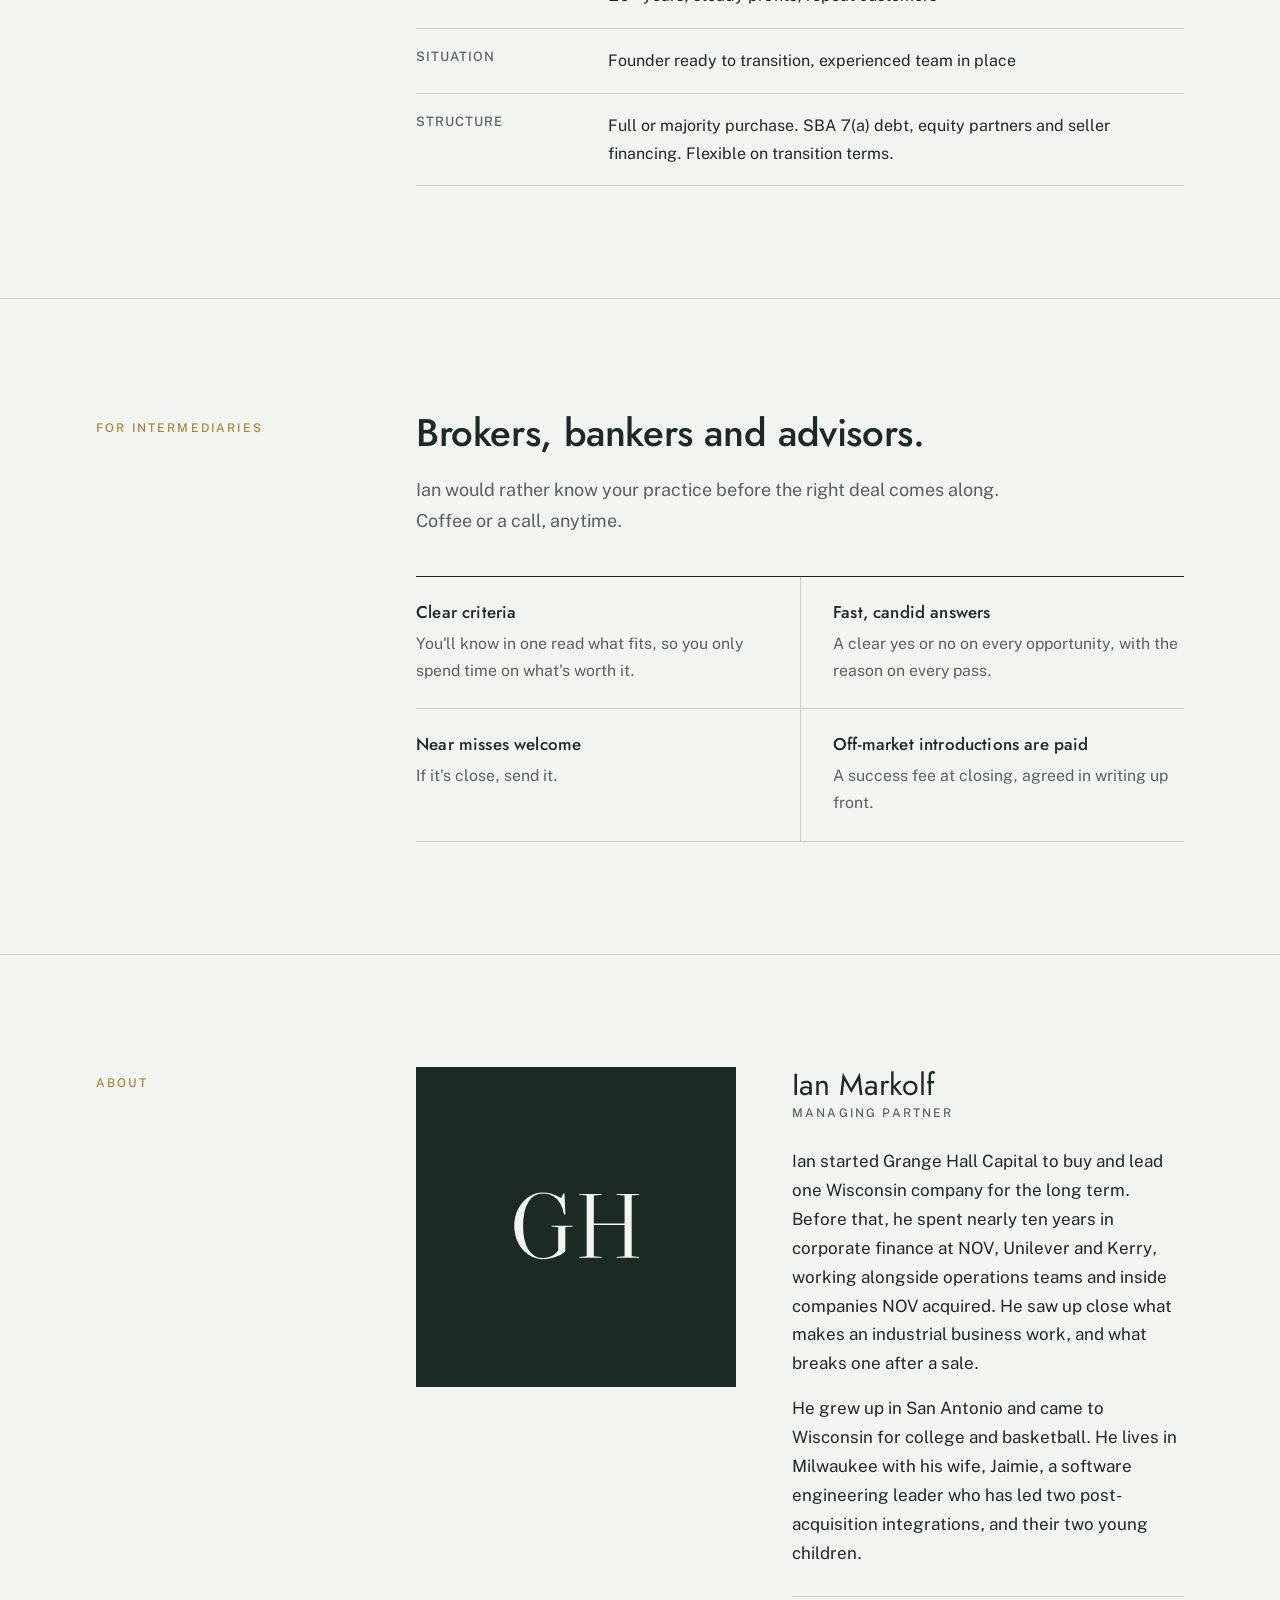
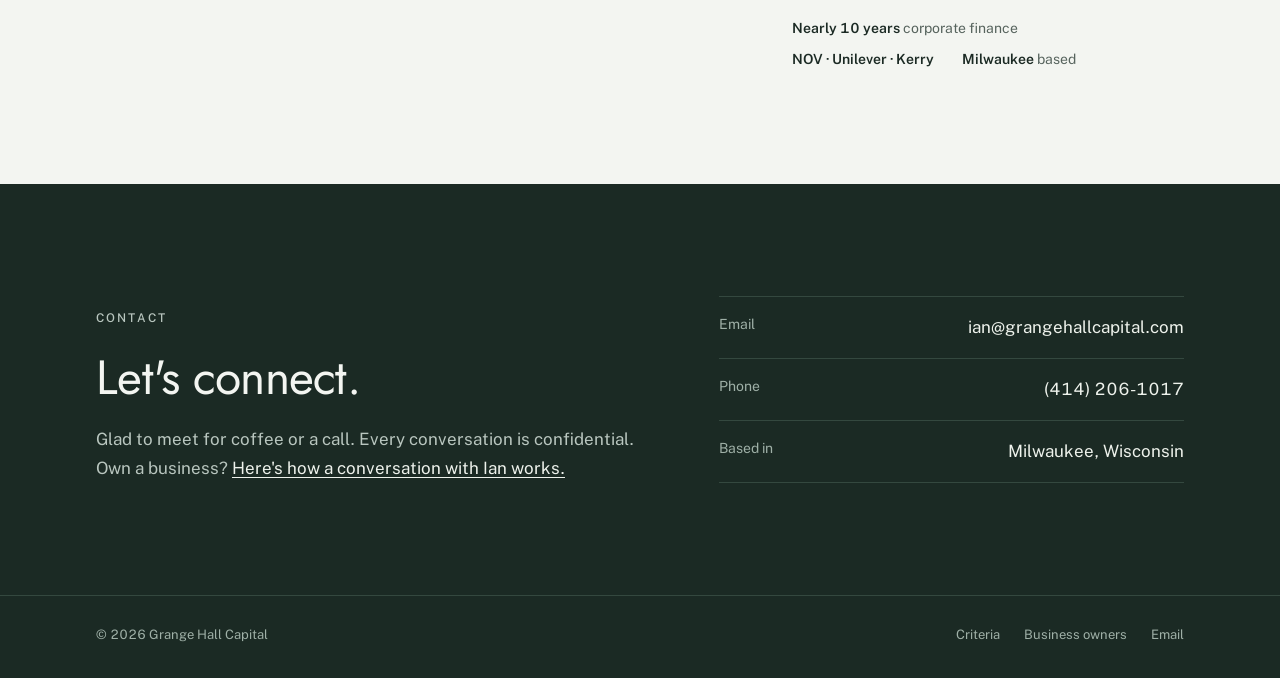
==== commit eed0b474: "Add files via upload" ====
--- a/index.html
+++ b/index.html
@@ -183,7 +183,7 @@
   <div>
     <p class="eyebrow">Milwaukee, Wisconsin</p>
     <h1>Carrying on what Wisconsin founders <span class="accent">built.</span></h1>
-    <p class="lede">Grange Hall Capital is acquiring one founder-owned Wisconsin business in manufacturing, industrial services or specialty trades, to own and operate for the long term.</p>
+    <p class="lede">Grange Hall Capital is buying one founder-owned Wisconsin company in manufacturing, industrial services or specialty trades, to own and run for decades.</p>
     <a class="btn" href="#contact">Let's connect</a><a class="link-lt" href="#criteria">View criteria</a>
   </div>
   <!-- ===== CRITERIA (summary): keep in sync with the table below ===== -->
@@ -202,16 +202,16 @@
 <main>
 <section class="statement" aria-label="Philosophy"><div class="wrap">
   <p class="big">A generation of Wisconsin founders is ready to <em>step back.</em></p>
-  <p class="sub">Many of their companies have no clear successor. Grange Hall Capital exists to be that successor: one business, owned and run for the long term, built around the people who made it work.</p>
+  <p class="sub">Many of their companies have no clear successor. Grange Hall Capital is built to be that successor: a local owner who runs the company day to day and builds on what the founder started.</p>
 </div></section>
 <section id="approach"><div class="wrap sec">
   <p class="label">Approach</p>
   <div>
     <h2 class="title">Closer to local equity than private equity.</h2>
     <div class="pillars">
-      <div><span class="n">01</span><h3>Long-term ownership</h3><p>No fund and no planned exit. One business, owned and grown for decades.</p></div>
-      <div><span class="n">02</span><h3>Owner-operated</h3><p>Ian runs the business day to day. The name, the team and the location are expected to stay.</p></div>
-      <div><span class="n">03</span><h3>Straightforward process</h3><p>Fast, candid feedback on every opportunity. SBA 7(a) financing with equity partners and seller participation.</p></div>
+      <div><span class="n">01</span><h3>Permanent ownership</h3><p>No fund and no exit date. The company is held and grown for decades, not packaged for resale.</p></div>
+      <div><span class="n">02</span><h3>An owner in the building</h3><p>Ian runs the company day to day. The plan is to keep the name, the team and the location.</p></div>
+      <div><span class="n">03</span><h3>A clean process</h3><p>Clear criteria, fast answers, and financing built for this size of deal: SBA 7(a) debt, equity partners and seller participation.</p></div>
     </div>
   </div>
 </div></section>
@@ -219,13 +219,13 @@
 <section id="focus"><div class="wrap sec">
   <p class="label">Focus</p>
   <div>
-    <h2 class="title">Where Grange Hall Capital invests.</h2>
+    <h2 class="title">Three sectors, one test.</h2>
+    <p class="intro">The test: customers rely on the business and can't easily switch.</p>
     <div class="focus">
-      <article><div class="img"><span>Manufacturing</span></div><div class="body"><span class="n">01</span><h3>Manufacturing</h3><p>Makers of components and products other businesses build into their own, where quality and reliability keep customers coming back.</p></div></article>
-      <article><div class="img"><span>Industrial services</span></div><div class="body"><span class="n">02</span><h3>Industrial services</h3><p>Companies that install, maintain, test or repair the equipment and systems industrial customers depend on every day.</p></div></article>
-      <article><div class="img"><span>Specialty trades</span></div><div class="body"><span class="n">03</span><h3>Specialty trades</h3><p>Licensed contractors customers rely on for skilled work they can't do themselves and can't easily replace.</p></div></article>
+      <article><div class="img"><span>Manufacturing</span></div><div class="body"><span class="n">01</span><h3>Manufacturing</h3><p>Component and product makers whose customers build them into their own products and rarely change suppliers.</p></div></article>
+      <article><div class="img"><span>Industrial services</span></div><div class="body"><span class="n">02</span><h3>Industrial services</h3><p>Firms that install, maintain, test or repair equipment industrial customers can't afford to have go down.</p></div></article>
+      <article><div class="img"><span>Specialty trades</span></div><div class="body"><span class="n">03</span><h3>Specialty trades</h3><p>Licensed contractors doing skilled, recurring work customers can't do themselves.</p></div></article>
     </div>
-    <p class="focus-note">Outside these sectors, the test is the same: customers who rely on the business and can't easily switch.</p>
   </div>
 </div></section>
 <!-- ===== CRITERIA: edit this block (and the "At a glance" box above) when the thesis changes ===== -->
@@ -235,11 +235,11 @@
     <h2 class="title">What Grange Hall Capital is looking for.</h2>
     <table class="crit">
       <tr><th scope="row">EBITDA</th><td>$500K to $2M</td></tr>
-      <tr><th scope="row">Industries</th><td><strong>Manufacturing, industrial services and specialty trades.</strong> Other industries when customers rely on the business and can't easily switch.</td></tr>
-      <tr><th scope="row">Geography</th><td>Wisconsin first, and northern Illinois within driving distance of Milwaukee</td></tr>
-      <tr><th scope="row">History</th><td>10+ years in business, with steady profits and repeat customers</td></tr>
-      <tr><th scope="row">Situation</th><td>Founder ready to step back, experienced team in place</td></tr>
-      <tr><th scope="row">Structure</th><td>Full or majority purchase, financed with SBA debt and equity partners, flexible on transition and seller involvement</td></tr>
+      <tr><th scope="row">Industries</th><td>Manufacturing, industrial services and specialty trades, plus other businesses that pass the same test</td></tr>
+      <tr><th scope="row">Geography</th><td>Wisconsin, plus northern Illinois within driving distance of Milwaukee</td></tr>
+      <tr><th scope="row">History</th><td>10+ years, steady profits, repeat customers</td></tr>
+      <tr><th scope="row">Situation</th><td>Founder ready to transition, experienced team in place</td></tr>
+      <tr><th scope="row">Structure</th><td>Full or majority purchase. SBA 7(a) debt, equity partners and seller financing. Flexible on transition terms.</td></tr>
     </table>
   </div>
 </div></section>
@@ -248,12 +248,12 @@
   <p class="label">For intermediaries</p>
   <div>
     <h2 class="title">Brokers, bankers and advisors.</h2>
-    <p class="intro">Ian is always glad to meet for coffee or a call, to learn about your practice and the businesses you work with.</p>
+    <p class="intro">Ian would rather know your practice before the right deal comes along. Coffee or a call, anytime.</p>
     <ul class="terms">
-      <li><h3>Clear criteria</h3><p>You'll know quickly what fits, so you only spend time on what's worth it.</p></li>
-      <li><h3>Fast, candid feedback</h3><p>Every opportunity gets a clear answer, with a reason on every pass.</p></li>
-      <li><h3>Near misses welcome</h3><p>If it's close to the criteria, send it.</p></li>
-      <li><h3>Off-market introductions are paid</h3><p>A fair success fee at closing, agreed in writing up front.</p></li>
+      <li><h3>Clear criteria</h3><p>You'll know in one read what fits, so you only spend time on what's worth it.</p></li>
+      <li><h3>Fast, candid answers</h3><p>A clear yes or no on every opportunity, with the reason on every pass.</p></li>
+      <li><h3>Near misses welcome</h3><p>If it's close, send it.</p></li>
+      <li><h3>Off-market introductions are paid</h3><p>A success fee at closing, agreed in writing up front.</p></li>
     </ul>
   </div>
 </div></section>
@@ -265,7 +265,7 @@
       <div>
         <h2 id="about-h">Ian Markolf</h2>
         <p class="role">Managing Partner</p>
-        <p>Ian started Grange Hall Capital to acquire and lead one Wisconsin business for the long term. He spent nearly ten years in corporate finance at NOV, Unilever and Kerry, working alongside operations teams and inside the companies NOV acquired.</p>
+        <p>Ian started Grange Hall Capital to buy and lead one Wisconsin company for the long term. Before that, he spent nearly ten years in corporate finance at NOV, Unilever and Kerry, working alongside operations teams and inside companies NOV acquired. He saw up close what makes an industrial business work, and what breaks one after a sale.</p>
         <p>He grew up in San Antonio and came to Wisconsin for college and basketball. He lives in Milwaukee with his wife, Jaimie, a software engineering leader who has led two post-acquisition integrations, and their two young children.</p>
         <div class="creds"><span><strong>Nearly 10 years</strong> corporate finance</span><span><strong>NOV &middot; Unilever &middot; Kerry</strong></span><span><strong>Milwaukee</strong> based</span></div>
       </div>
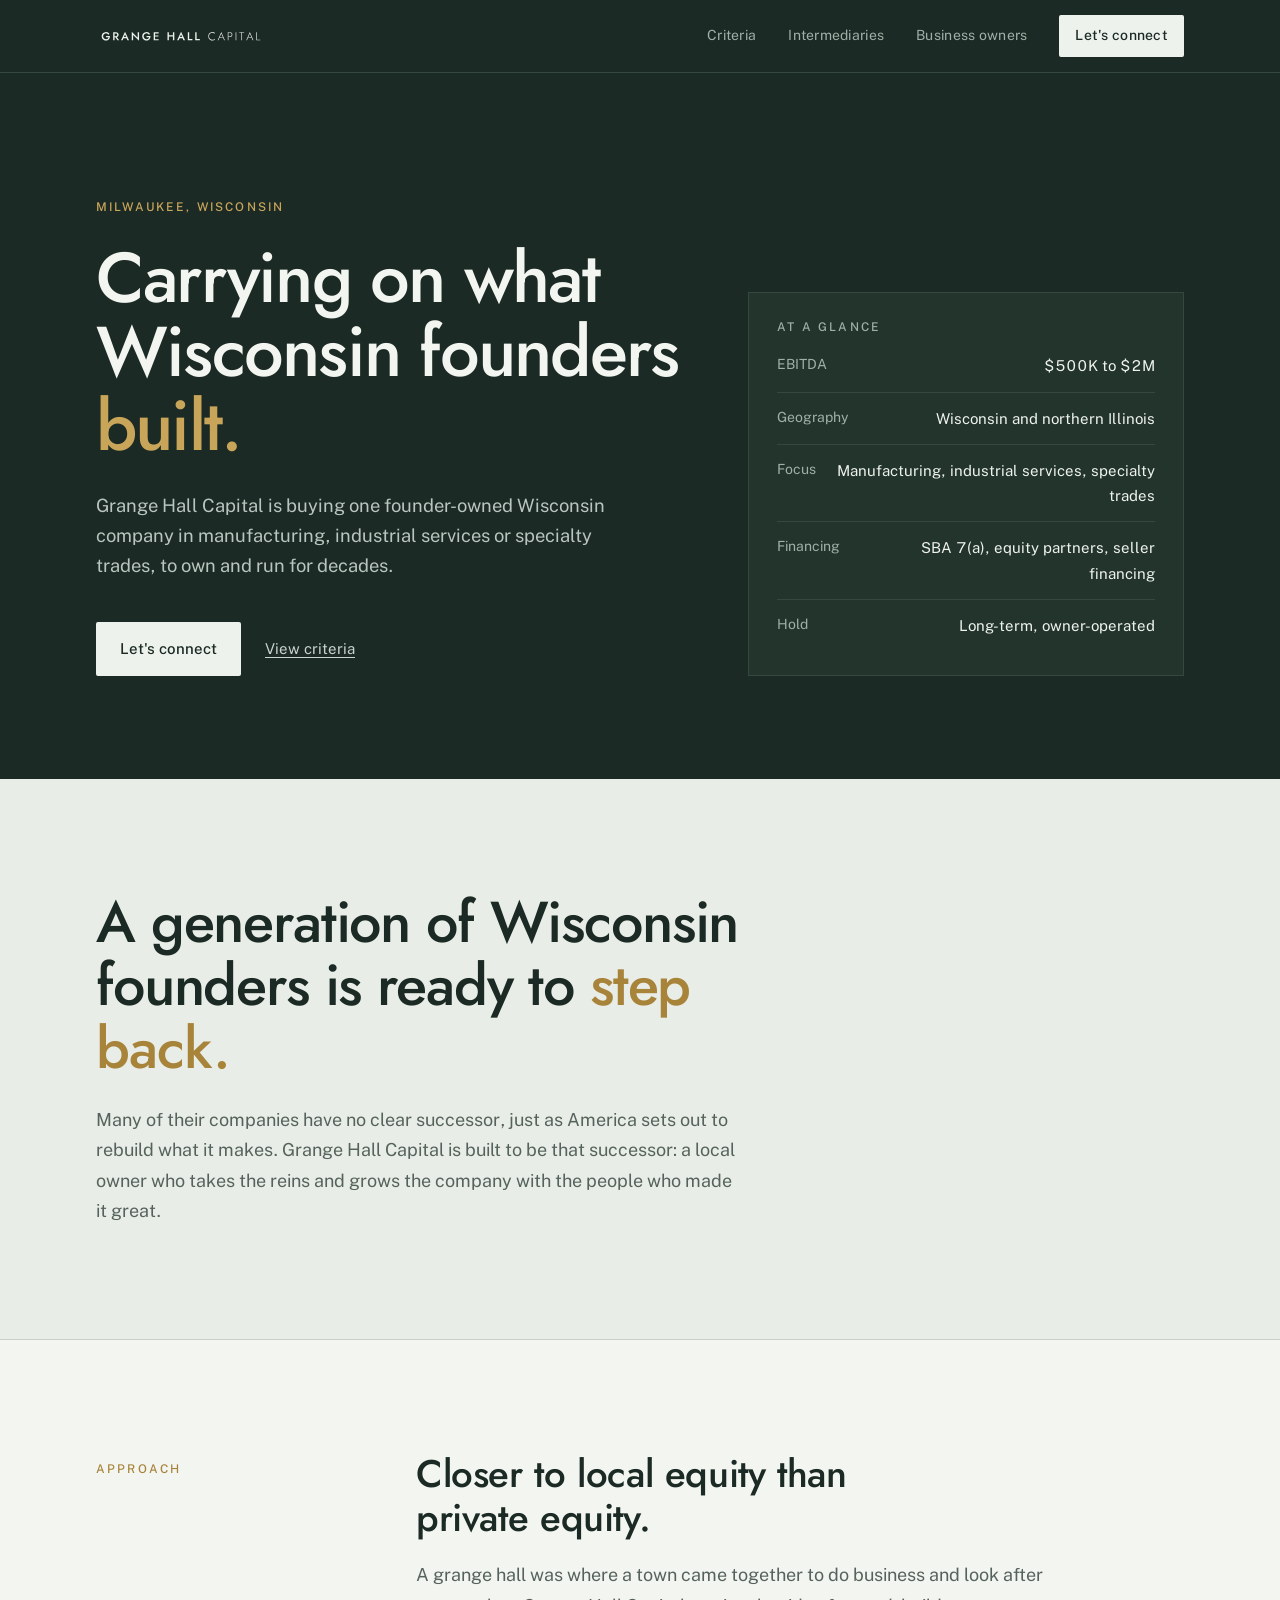
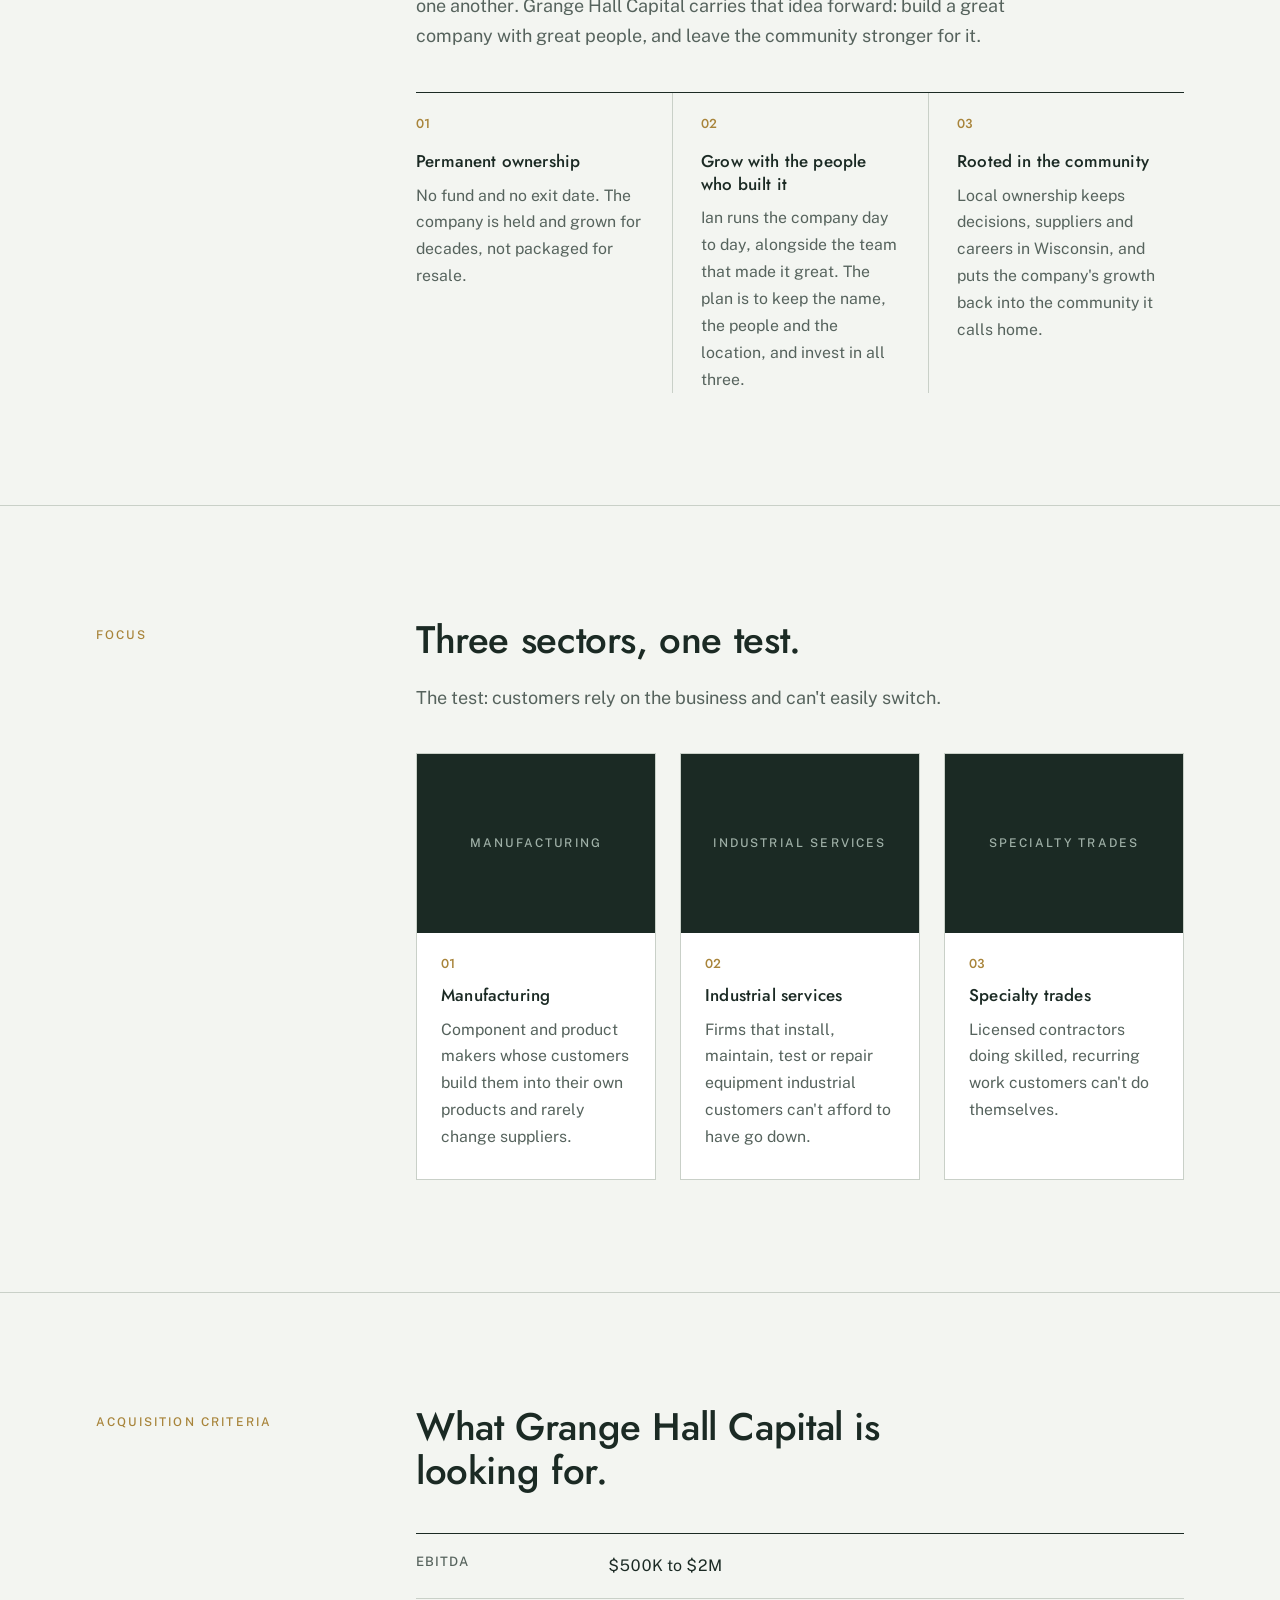
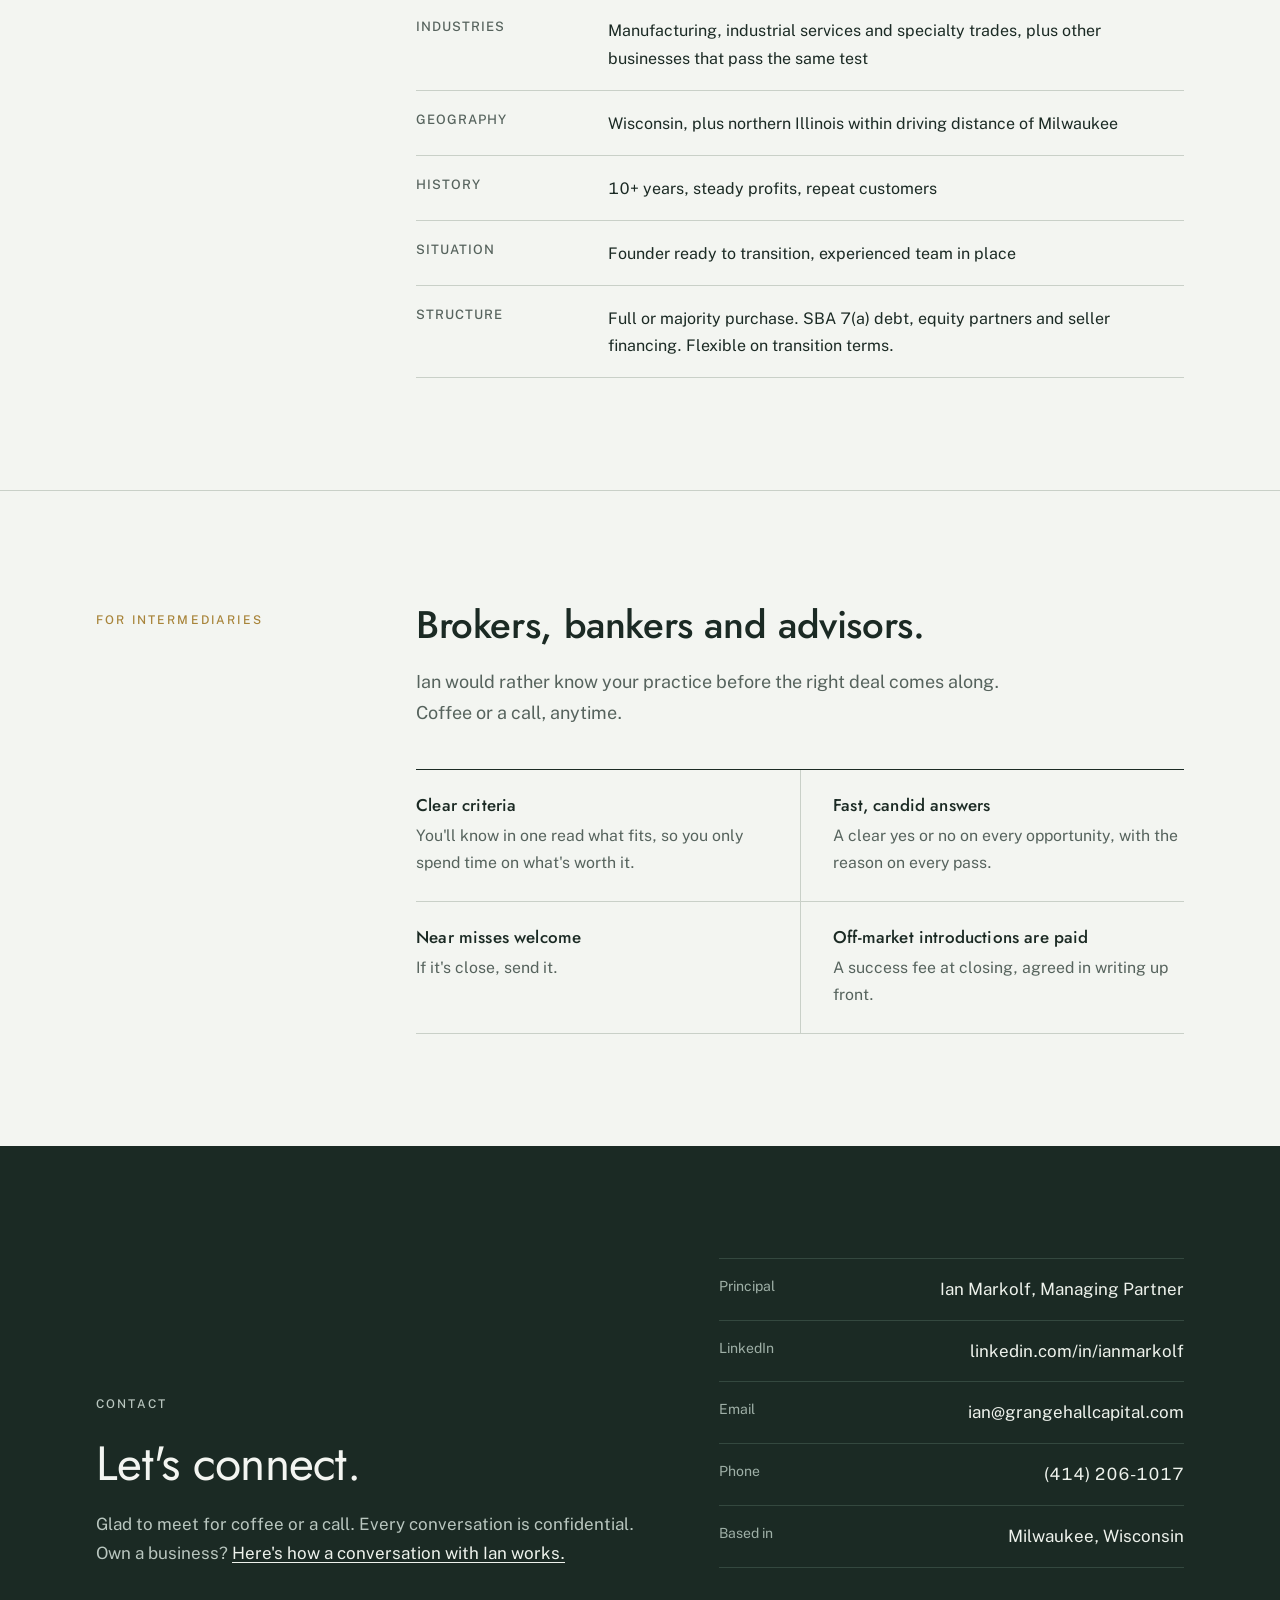
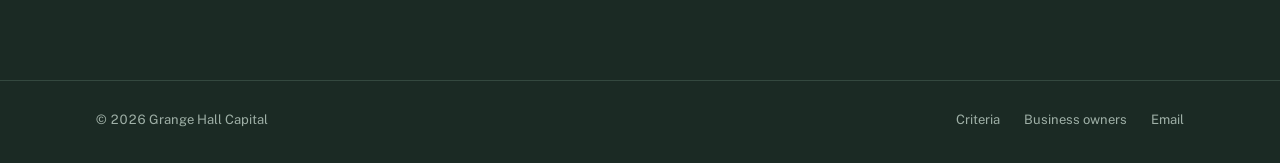
==== commit a46a4117: "Add files via upload" ====
--- a/index.html
+++ b/index.html
@@ -174,7 +174,6 @@
   <nav aria-label="Site">
     <a href="#criteria">Criteria</a>
     <a href="#intermediaries">Intermediaries</a>
-    <a href="#about">About</a>
     <a href="owners.html">Business owners</a>
     <a class="cta" href="#contact">Let's connect</a>
   </nav>
@@ -202,16 +201,17 @@
 <main>
 <section class="statement" aria-label="Philosophy"><div class="wrap">
   <p class="big">A generation of Wisconsin founders is ready to <em>step back.</em></p>
-  <p class="sub">Many of their companies have no clear successor. Grange Hall Capital is built to be that successor: a local owner who runs the company day to day and builds on what the founder started.</p>
+  <p class="sub">Many of their companies have no clear successor, just as America sets out to rebuild what it makes. Grange Hall Capital is built to be that successor: a local owner who takes the reins and grows the company with the people who made it great.</p>
 </div></section>
 <section id="approach"><div class="wrap sec">
   <p class="label">Approach</p>
   <div>
     <h2 class="title">Closer to local equity than private equity.</h2>
+    <p class="intro">A grange hall was where a town came together to do business and look after one another. Grange Hall Capital carries that idea forward: build a great company with great people, and leave the community stronger for it.</p>
     <div class="pillars">
       <div><span class="n">01</span><h3>Permanent ownership</h3><p>No fund and no exit date. The company is held and grown for decades, not packaged for resale.</p></div>
-      <div><span class="n">02</span><h3>An owner in the building</h3><p>Ian runs the company day to day. The plan is to keep the name, the team and the location.</p></div>
-      <div><span class="n">03</span><h3>A clean process</h3><p>Clear criteria, fast answers, and financing built for this size of deal: SBA 7(a) debt, equity partners and seller participation.</p></div>
+      <div><span class="n">02</span><h3>Grow with the people who built it</h3><p>Ian runs the company day to day, alongside the team that made it great. The plan is to keep the name, the people and the location, and invest in all three.</p></div>
+      <div><span class="n">03</span><h3>Rooted in the community</h3><p>Local ownership keeps decisions, suppliers and careers in Wisconsin, and puts the company's growth back into the community it calls home.</p></div>
     </div>
   </div>
 </div></section>
@@ -257,21 +257,6 @@
     </ul>
   </div>
 </div></section>
-<section id="about"><div class="wrap sec">
-  <p class="label">About</p>
-  <div>
-    <div class="person">
-      <div class="portrait"><img src="ian.jpg" alt="Ian Markolf" width="416" height="416" onerror="this.remove()"><svg class="mono" aria-hidden="true" xmlns="http://www.w3.org/2000/svg" viewBox="0 0 64 64"><rect width="64" height="64" rx="10" fill="#1B2A24"/><g fill="#F3F5F1"><path transform="translate(0.20,47.00) scale(0.04400,-0.04400)" d="M528 77Q503 41 460.0 18.5Q417 -4 367 -4Q262 -4 205.0 87.0Q148 178 148 345Q148 512 205.0 603.0Q262 694 368 694Q425 694 471.5 667.5Q518 641 548 592Q578 542 592 465L606 469L596 694H583L559 646Q502 677 455.5 691.5Q409 706 365 706Q279 706 207.0 658.0Q135 610 93.5 527.0Q52 444 52 345Q52 245 93.5 162.5Q135 80 207.5 32.0Q280 -16 367 -16Q419 -16 488.0 4.0Q557 24 605 68V329L687 337V345H456V337L528 329Z"/><path transform="translate(31.63,47.00) scale(0.04400,-0.04400)" d="M609 674V16L691 8V0H445V8L532 16V355H199V16L286 8V0H40V8L122 16V674L40 682V690H286V682L199 674V371H532V674L445 682V690H691V682Z"/></g></svg></div>
-      <div>
-        <h2 id="about-h">Ian Markolf</h2>
-        <p class="role">Managing Partner</p>
-        <p>Ian started Grange Hall Capital to buy and lead one Wisconsin company for the long term. Before that, he spent nearly ten years in corporate finance at NOV, Unilever and Kerry, working alongside operations teams and inside companies NOV acquired. He saw up close what makes an industrial business work, and what breaks one after a sale.</p>
-        <p>He grew up in San Antonio and came to Wisconsin for college and basketball. He lives in Milwaukee with his wife, Jaimie, a software engineering leader who has led two post-acquisition integrations, and their two young children.</p>
-        <div class="creds"><span><strong>Nearly 10 years</strong> corporate finance</span><span><strong>NOV &middot; Unilever &middot; Kerry</strong></span><span><strong>Milwaukee</strong> based</span></div>
-      </div>
-    </div>
-  </div>
-</div></section>
 </main>
 <section class="closing" id="contact" aria-labelledby="contact-h"><div class="wrap">
   <div>
@@ -280,6 +265,8 @@
     <p>Glad to meet for coffee or a call. Every conversation is confidential.<br>Own a business? <a href="owners.html" style="color:#EEF2EC">Here's how a conversation with Ian works.</a></p>
   </div>
   <dl class="contact">
+    <div><dt>Principal</dt><dd>Ian Markolf, Managing Partner</dd></div>
+    <div><dt>LinkedIn</dt><dd><a href="https://www.linkedin.com/in/ianmarkolf" target="_blank" rel="noopener">linkedin.com/in/ianmarkolf</a></dd></div>
     <div><dt>Email</dt><dd><a href="mailto:ian@grangehallcapital.com?subject=Introduction">ian@grangehallcapital.com</a></dd></div>
     <div><dt>Phone</dt><dd><a href="tel:+14142061017">(414) 206-1017</a></dd></div>
     <div><dt>Based in</dt><dd>Milwaukee, Wisconsin</dd></div>
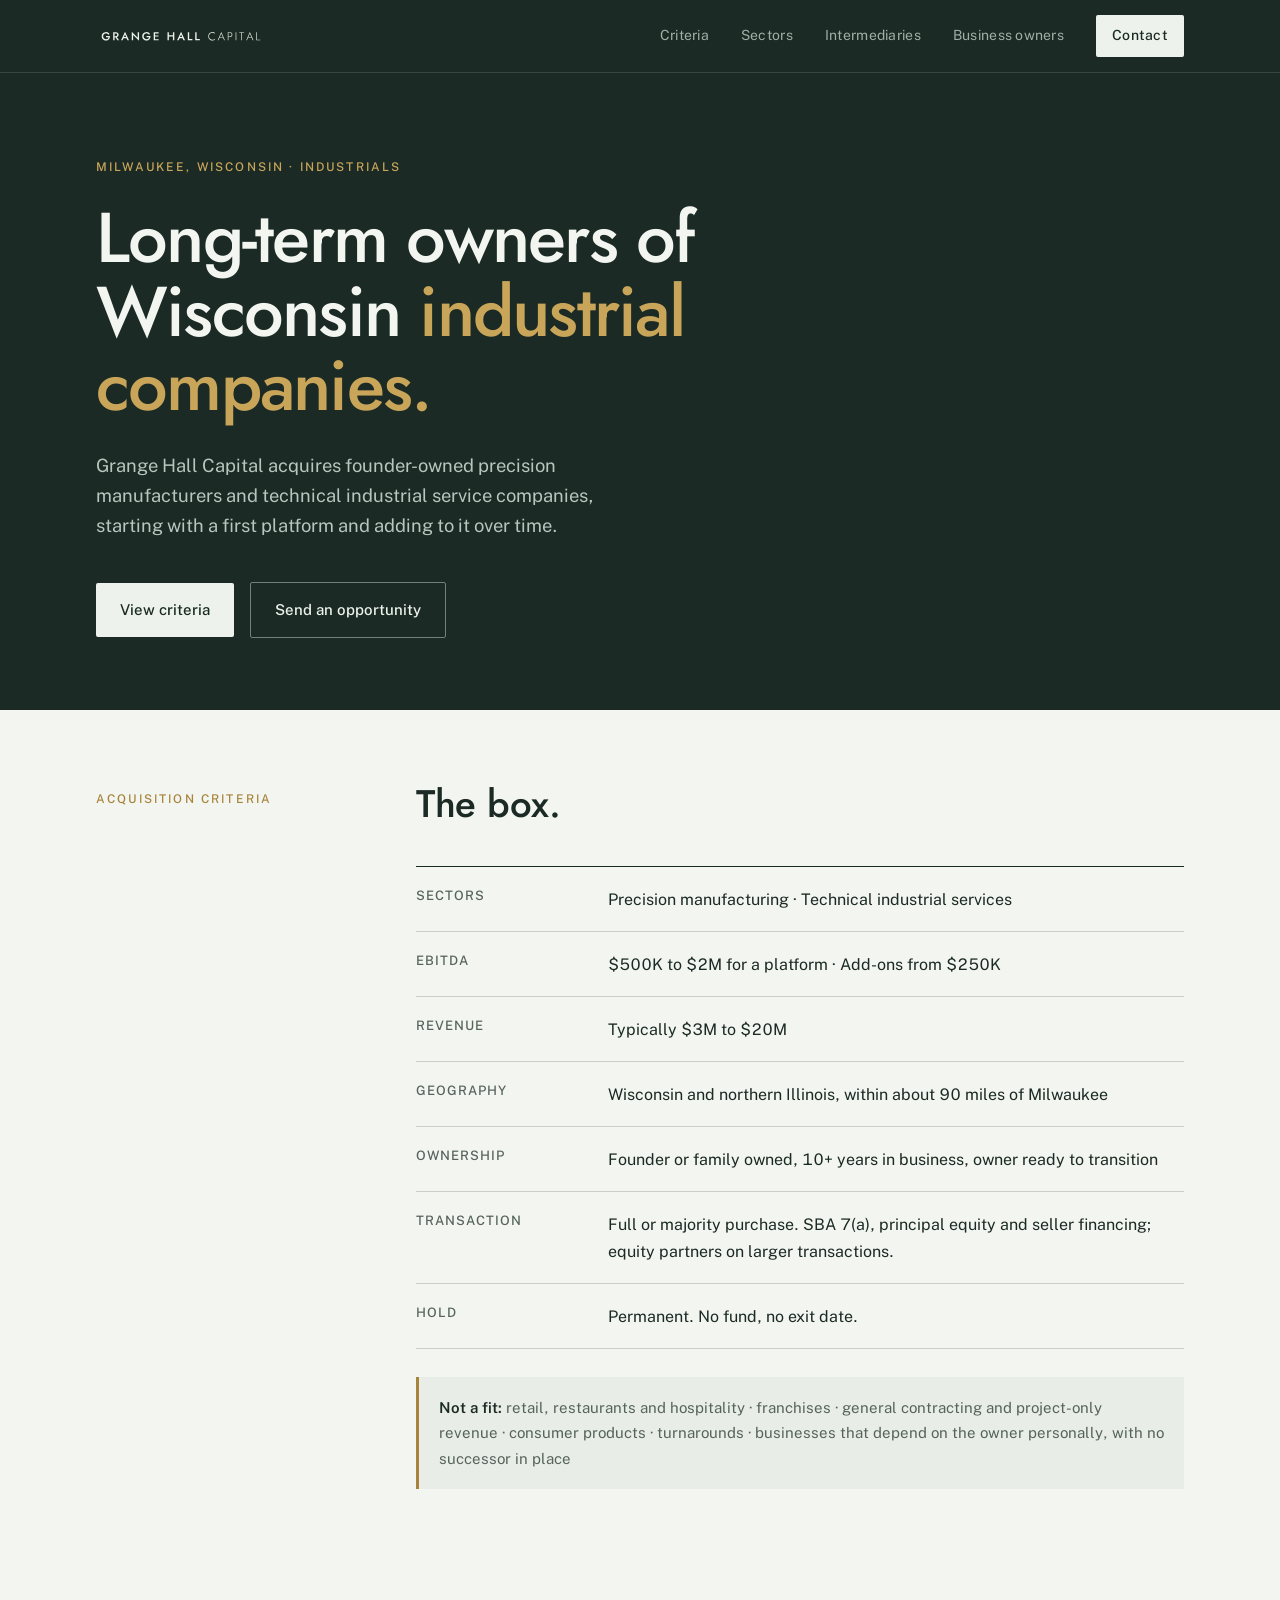
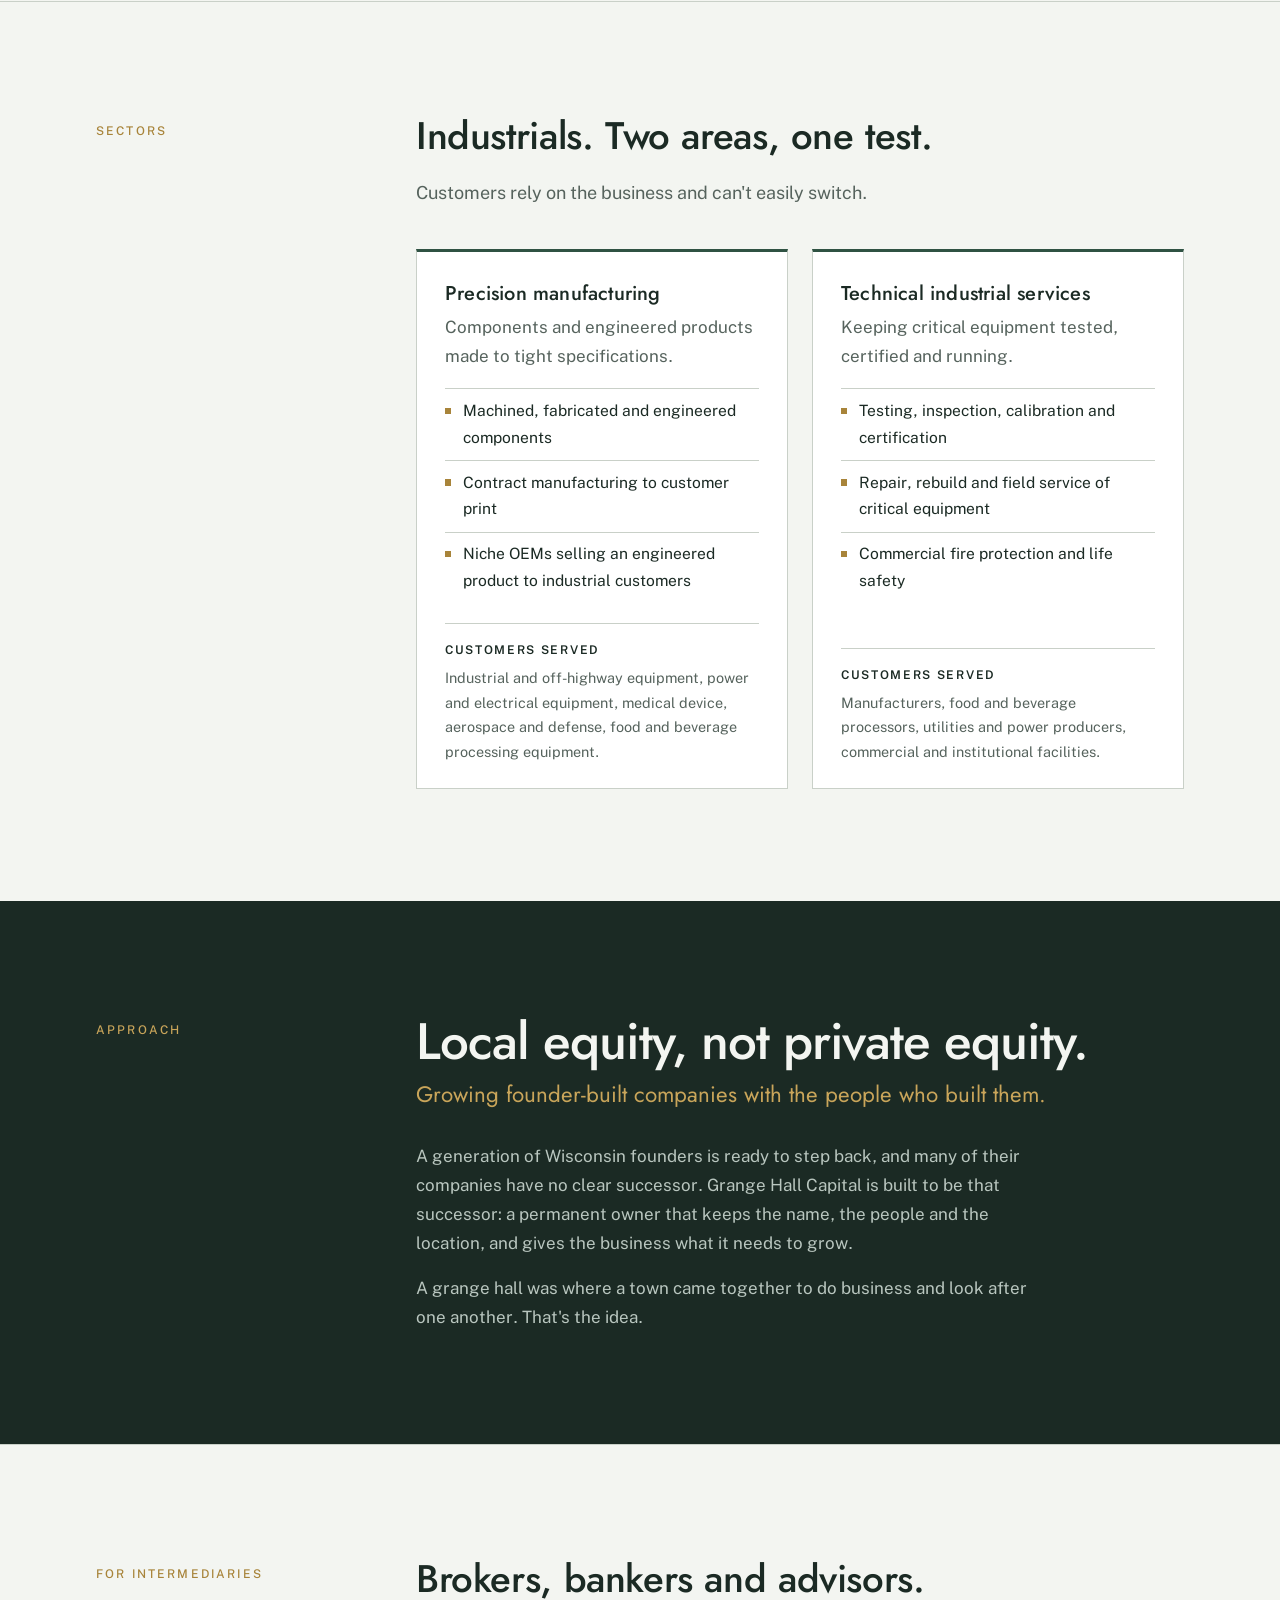
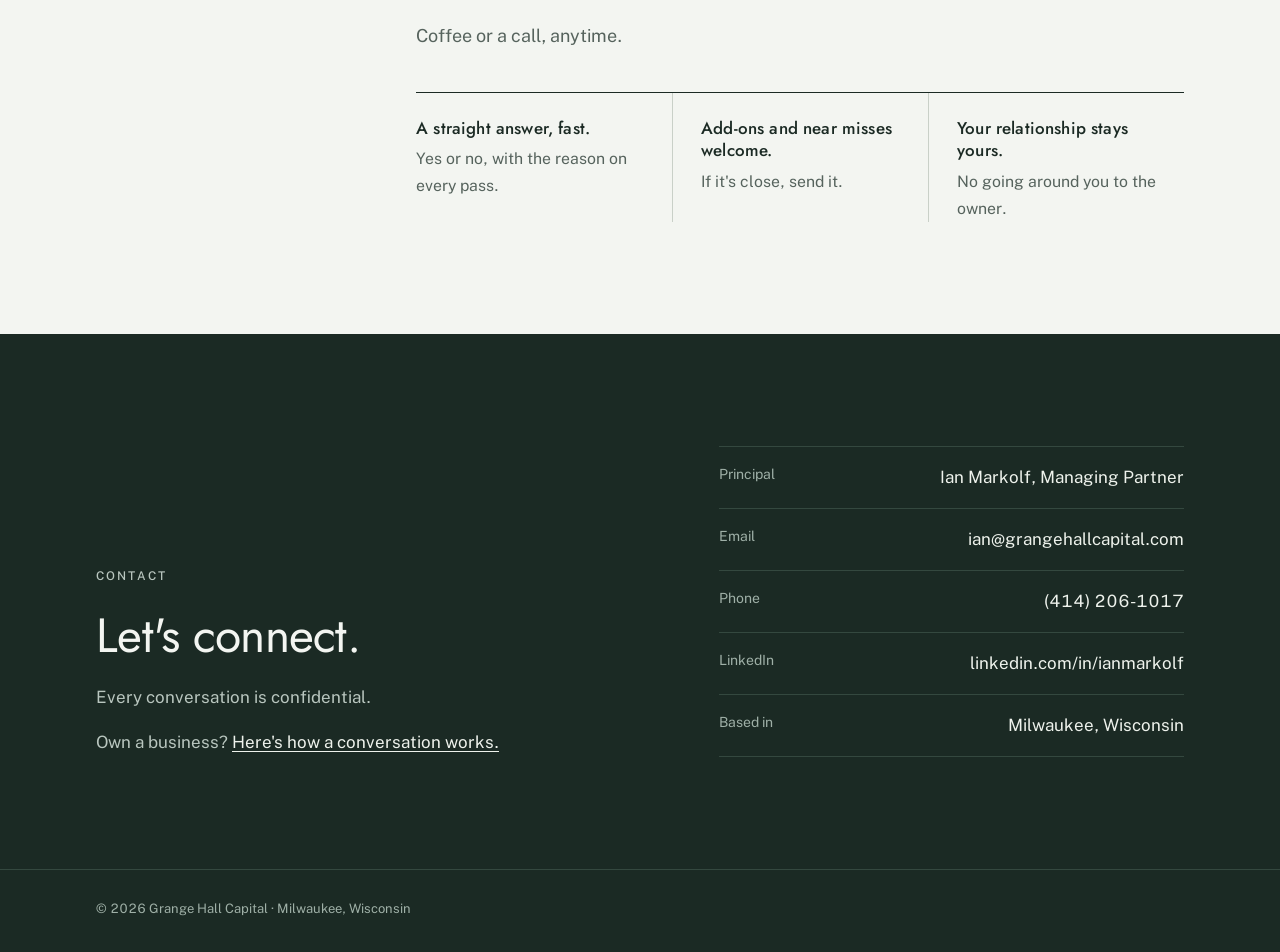
==== commit 261b6205: "Add files via upload" ====
--- a/index.html
+++ b/index.html
@@ -3,12 +3,12 @@
 <head>
 <meta charset="utf-8">
 <meta name="viewport" content="width=device-width, initial-scale=1">
-<title>Grange Hall Capital | Ian Markolf</title>
-<meta name="description" content="Grange Hall Capital is Ian Markolf's search to acquire and operate one founder-owned Wisconsin business in manufacturing, industrial services or specialty trades.">
+<title>Grange Hall Capital | Wisconsin Industrial Acquisitions</title>
+<meta name="description" content="Grange Hall Capital acquires founder-owned precision manufacturers and technical industrial service companies in Wisconsin and northern Illinois, and owns them for the long term.">
 <meta property="og:type" content="website">
 <meta property="og:url" content="https://grangehallcapital.com/">
-<meta property="og:title" content="Grange Hall Capital">
-<meta property="og:description" content="Grange Hall Capital is Ian Markolf's search to acquire and operate one founder-owned Wisconsin business in manufacturing, industrial services or specialty trades.">
+<meta property="og:title" content="Grange Hall Capital | Wisconsin Industrial Acquisitions">
+<meta property="og:description" content="Grange Hall Capital acquires founder-owned precision manufacturers and technical industrial service companies in Wisconsin and northern Illinois, and owns them for the long term.">
 <link rel="canonical" href="https://grangehallcapital.com/">
 <link rel="icon" href="favicon.svg" type="image/svg+xml">
 <link rel="preconnect" href="https://fonts.googleapis.com">
@@ -167,114 +167,159 @@
   .portrait{width:12rem}
   .link-lt{display:block;margin:1.25rem 0 0}
 }
+
+/* v2 rebuild additions */
+.hero.single .wrap{grid-template-columns:1fr;padding-top:clamp(3.5rem,7vw,5.5rem);padding-bottom:clamp(3rem,6vw,4.5rem)}
+.hero.single h1{max-width:16ch}
+.hero .actions{display:flex;flex-wrap:wrap;gap:1rem;align-items:center}
+.btn-outline{display:inline-block;color:#EEF2EC;border:1px solid #6E8278;text-decoration:none;font-weight:500;font-size:.9375rem;padding:.9rem 1.5rem;border-radius:2px}
+.btn-outline:hover{border-color:#EEF2EC;color:#fff}
+#criteria{padding-top:clamp(3rem,6vw,4.5rem)}
+.notfit{margin-top:1.75rem;padding:1.1rem 1.25rem;background:var(--paper-2);border-left:3px solid var(--wheat);font-size:.9375rem;color:var(--muted);max-width:none}
+.notfit strong{color:var(--ink);font-weight:600}
+.sectors{display:grid;grid-template-columns:1fr 1fr;gap:1.5rem}
+.sectors article{background:#fff;border:1px solid var(--rule);border-top:3px solid var(--field);padding:1.75rem 1.75rem 1.5rem;display:flex;flex-direction:column}
+.sectors h3{font-size:1.25rem;margin-bottom:.4rem}
+.sectors .def{color:var(--muted);margin-bottom:1.1rem}
+.sectors ul{margin:0 0 1.25rem;padding:0;list-style:none}
+.sectors li{padding:.55rem 0 .55rem 1.1rem;border-top:1px solid var(--rule);position:relative;font-size:.975rem}
+.sectors li::before{content:"";position:absolute;left:0;top:1.15rem;width:.4rem;height:.4rem;background:var(--wheat)}
+.sectors .served{margin-top:auto;padding-top:1rem;border-top:1px solid var(--rule);font-size:.9rem;color:var(--muted)}
+.sectors .served strong{display:block;color:var(--ink);font-weight:600;font-size:.75rem;letter-spacing:.14em;text-transform:uppercase;margin-bottom:.35rem}
+.approach-band{background:var(--ink);color:#EEF2EC;border-top:0}
+.approach-band .label{color:var(--wheat-lt)}
+.approach-band h2{font:500 clamp(2rem,4.4vw,3.2rem)/1.1 var(--display);letter-spacing:-.02em;margin:0 0 .6rem;color:#F3F5F1}
+.approach-band .subhead{font:400 clamp(1.15rem,2vw,1.4rem)/1.4 var(--display);color:var(--wheat-lt);margin:0 0 2rem;max-width:40rem}
+.approach-band p.body{color:#B9C6BF;font-size:1.0625rem;max-width:40rem}
+ul.terms3{list-style:none;margin:0;padding:0;display:grid;grid-template-columns:repeat(3,1fr);border-top:1px solid var(--ink)}
+ul.terms3 li{padding:1.5rem 1.75rem 0 0}
+ul.terms3 li+li{padding-left:1.75rem;border-left:1px solid var(--rule)}
+ul.terms3 h3{margin-bottom:.4rem}
+ul.terms3 p{font-size:.9875rem;color:var(--muted)}
+@media (max-width:760px){
+  .sectors,ul.terms3{grid-template-columns:1fr}
+  ul.terms3 li,ul.terms3 li+li{padding:1.35rem 0;border-left:0;border-bottom:1px solid var(--rule)}
+}
 </style>
 </head>
-<body><header class="site-head"><div class="wrap">
+<body>
+<header class="site-head"><div class="wrap">
   <a href="#top" aria-label="Grange Hall Capital, home"><svg role="img" aria-label="Grange Hall Capital" class="wordmark" xmlns="http://www.w3.org/2000/svg" viewBox="0 0 644 88"><g fill="currentColor"><path transform="translate(20.00,62.00) scale(0.04400,-0.04400)" d="M411.25 266.25H625.5Q616.5 230.75 598.625 199.75Q580.75 168.75 553.875 145.0Q527 121.25 489.875 108.125Q452.75 95 406.25 95Q337.25 95 282.125 127.0Q227 159 194.75 216.5Q162.5 274 162.5 350Q162.5 427 195.25 483.375Q228 539.75 283.25 571.125Q338.5 602.5 406.25 602.5Q478.75 602.5 530.25 572.625Q581.75 542.75 611 492.5L707.25 556.75Q676 605.75 631.75 640.375Q587.5 675 531.25 693.75Q475 712.5 406.25 712.5Q327.25 712.5 259.875 686.25Q192.5 660 142.625 611.625Q92.75 563.25 65.125 496.625Q37.5 430 37.5 350Q37.5 270 64.75 203.0Q92 136 141.375 87.125Q190.75 38.25 257.75 11.625Q324.75 -15 403.75 -15Q487.5 -15 552.625 15.375Q617.75 45.75 662.0 98.75Q706.25 151.75 728.125 220.375Q750 289 748 366.25H411.25Z"/><path transform="translate(61.80,62.00) scale(0.04400,-0.04400)" d="M222.5 333.75 445 0H587.5L350 333.75ZM77.5 700V0H196.25V700ZM148.25 597.5H288.75Q329.5 597.5 359.875 583.625Q390.25 569.75 407.25 543.625Q424.25 517.5 424.25 480Q424.25 442.75 407.25 416.5Q390.25 390.25 359.875 376.375Q329.5 362.5 288.75 362.5H148.25V265H293.75Q370.5 265 426.75 291.875Q483 318.75 514.25 368.0Q545.5 417.25 545.5 482.5Q545.5 548.75 514.25 597.5Q483 646.25 426.75 673.125Q370.5 700 293.75 700H148.25Z"/><path transform="translate(94.98,62.00) scale(0.04400,-0.04400)" d="M162 180H532L509.5 279.5H184.5ZM345 502 456.5 242.25 458.75 213 553.75 0H687.5L345 738.75L2.5 0H136.25L233.25 219.25L235 245.25Z"/><path transform="translate(132.34,62.00) scale(0.04400,-0.04400)" d="M588.75 700V230L77.5 735V0H193.75V470L705 -35V700Z"/><path transform="translate(173.80,62.00) scale(0.04400,-0.04400)" d="M411.25 266.25H625.5Q616.5 230.75 598.625 199.75Q580.75 168.75 553.875 145.0Q527 121.25 489.875 108.125Q452.75 95 406.25 95Q337.25 95 282.125 127.0Q227 159 194.75 216.5Q162.5 274 162.5 350Q162.5 427 195.25 483.375Q228 539.75 283.25 571.125Q338.5 602.5 406.25 602.5Q478.75 602.5 530.25 572.625Q581.75 542.75 611 492.5L707.25 556.75Q676 605.75 631.75 640.375Q587.5 675 531.25 693.75Q475 712.5 406.25 712.5Q327.25 712.5 259.875 686.25Q192.5 660 142.625 611.625Q92.75 563.25 65.125 496.625Q37.5 430 37.5 350Q37.5 270 64.75 203.0Q92 136 141.375 87.125Q190.75 38.25 257.75 11.625Q324.75 -15 403.75 -15Q487.5 -15 552.625 15.375Q617.75 45.75 662.0 98.75Q706.25 151.75 728.125 220.375Q750 289 748 366.25H411.25Z"/><path transform="translate(215.60,62.00) scale(0.04400,-0.04400)" d="M150.75 0H503.75V103.75H150.75ZM150.75 596.25H503.75V700H150.75ZM150.75 323.75H483.75V426.25H150.75ZM77.5 700V0H193.75V700Z"/><path transform="translate(267.92,62.00) scale(0.04400,-0.04400)" d="M124.5 321.25H624.5V430H124.5ZM547.5 700V0H666.25V700ZM77.5 700V0H196.25V700Z"/><path transform="translate(307.66,62.00) scale(0.04400,-0.04400)" d="M162 180H532L509.5 279.5H184.5ZM345 502 456.5 242.25 458.75 213 553.75 0H687.5L345 738.75L2.5 0H136.25L233.25 219.25L235 245.25Z"/><path transform="translate(345.02,62.00) scale(0.04400,-0.04400)" d="M77.5 700V0H473.75V106.25H196.25V700Z"/><path transform="translate(373.18,62.00) scale(0.04400,-0.04400)" d="M77.5 700V0H473.75V106.25H196.25V700Z"/><path transform="translate(424.35,62.00) scale(0.04400,-0.04400)" d="M102.79833984375 350Q102.79833984375 440.00048828125 141.09844970703125 508.10089111328125Q179.3985595703125 576.2012939453125 243.39886474609375 614.801513671875Q307.399169921875 653.4017333984375 385.999755859375 653.4017333984375Q434.7996826171875 653.4017333984375 475.899658203125 642.0018310546875Q516.9996337890625 630.6019287109375 551.1996459960938 609.10205078125Q585.399658203125 587.6021728515625 610.999755859375 557.80224609375V630.9998779296875Q566.999755859375 669.9998779296875 514.999755859375 689.5999145507812Q462.999755859375 709.199951171875 385.999755859375 709.199951171875Q312.999755859375 709.199951171875 250.6998291015625 682.699951171875Q188.39990234375 656.199951171875 142.0 607.8999633789062Q95.60009765625 559.5999755859375 69.8001708984375 493.79998779296875Q44.000244140625 428 44.000244140625 350Q44.000244140625 272 69.8001708984375 206.20001220703125Q95.60009765625 140.4000244140625 142.0 92.10003662109375Q188.39990234375 43.800048828125 250.6998291015625 17.300048828125Q312.999755859375 -9.199951171875 385.999755859375 -9.199951171875Q462.999755859375 -9.199951171875 514.999755859375 10.40008544921875Q566.999755859375 30.0001220703125 610.999755859375 69.0001220703125V142.5977783203125Q584.9996337890625 112.7978515625 551.399658203125 91.09796142578125Q517.7996826171875 69.3980712890625 476.89971923828125 57.9981689453125Q435.999755859375 46.5982666015625 385.999755859375 46.5982666015625Q307.399169921875 46.5982666015625 243.1988525390625 85.5985107421875Q178.99853515625 124.5987548828125 140.8984375 192.9991455078125Q102.79833984375 261.3995361328125 102.79833984375 350Z"/><path transform="translate(461.49,62.00) scale(0.04400,-0.04400)" d="M139.799560546875 234.801513671875H498.9989013671875L480.9996337890625 286.7998046875H157.798828125ZM317.999267578125 600.403564453125 456.0003662109375 266.400390625 461.2001953125 253.2008056640625 565.2003173828125 0H626.998291015625L317.999267578125 726.99951171875L9.000244140625 0H70.7982177734375L176.3983154296875 256.8006591796875L181.59814453125 269.2003173828125Z"/><path transform="translate(496.47,62.00) scale(0.04400,-0.04400)" d="M84.000244140625 700V0H139.3984375V700ZM114.999267578125 648.001708984375H247.9986572265625Q324.7991943359375 648.001708984375 373.09954833984375 608.30126953125Q421.39990234375 568.600830078125 421.39990234375 492.8001708984375Q421.39990234375 417.5994873046875 373.09954833984375 377.59906005859375Q324.7991943359375 337.5986328125 247.9986572265625 337.5986328125H114.999267578125V285.600341796875H247.9986572265625Q313.99853515625 285.600341796875 365.4984130859375 310.50030517578125Q416.998291015625 335.4002685546875 446.898193359375 382.1002197265625Q476.798095703125 428.8001708984375 476.798095703125 492.8001708984375Q476.798095703125 557.8001708984375 446.898193359375 604.0001220703125Q416.998291015625 650.2000732421875 365.4984130859375 675.1000366210938Q313.99853515625 700 247.9986572265625 700H114.999267578125Z"/><path transform="translate(526.40,62.00) scale(0.04400,-0.04400)" d="M82.0001220703125 700V0H136.998291015625V700Z"/><path transform="translate(543.03,62.00) scale(0.04400,-0.04400)" d="M14.000244140625 647.6016845703125H198.00048828125V0H253.398681640625V647.6016845703125H437.39892578125V700H14.000244140625Z"/><path transform="translate(569.88,62.00) scale(0.04400,-0.04400)" d="M139.799560546875 234.801513671875H498.9989013671875L480.9996337890625 286.7998046875H157.798828125ZM317.999267578125 600.403564453125 456.0003662109375 266.400390625 461.2001953125 253.2008056640625 565.2003173828125 0H626.998291015625L317.999267578125 726.99951171875L9.000244140625 0H70.7982177734375L176.3983154296875 256.8006591796875L181.59814453125 269.2003173828125Z"/><path transform="translate(604.86,62.00) scale(0.04400,-0.04400)" d="M84.000244140625 700V0H427.999267578125V51.998291015625H138.9984130859375V700Z"/></g></svg></a>
   <nav aria-label="Site">
     <a href="#criteria">Criteria</a>
+    <a href="#sectors">Sectors</a>
     <a href="#intermediaries">Intermediaries</a>
     <a href="owners.html">Business owners</a>
-    <a class="cta" href="#contact">Let's connect</a>
+    <a class="cta" href="#contact">Contact</a>
   </nav>
 </div></header>
-<div class="hero" id="top"><div class="wrap">
-  <div>
-    <p class="eyebrow">Milwaukee, Wisconsin</p>
-    <h1>Carrying on what Wisconsin founders <span class="accent">built.</span></h1>
-    <p class="lede">Grange Hall Capital is buying one founder-owned Wisconsin company in manufacturing, industrial services or specialty trades, to own and run for decades.</p>
-    <a class="btn" href="#contact">Let's connect</a><a class="link-lt" href="#criteria">View criteria</a>
-  </div>
-  <!-- ===== CRITERIA (summary): keep in sync with the table below ===== -->
-  <aside class="glance" aria-labelledby="glance-h">
-    <h2 id="glance-h">At a glance</h2>
-    <dl>
-      <div><dt>EBITDA</dt><dd>$500K to $2M</dd></div>
-      <div><dt>Geography</dt><dd>Wisconsin and northern Illinois</dd></div>
-      <div><dt>Focus</dt><dd>Manufacturing, industrial services, specialty trades</dd></div>
-      <div><dt>Financing</dt><dd>SBA 7(a), equity partners, seller financing</dd></div>
-      <div><dt>Hold</dt><dd>Long-term, owner-operated</dd></div>
-    </dl>
-  </aside>
+
+<div class="hero single" id="top"><div class="wrap">
+  <div>
+    <p class="eyebrow">Milwaukee, Wisconsin &middot; Industrials</p>
+    <h1>Long-term owners of Wisconsin <span class="accent">industrial companies.</span></h1>
+    <p class="lede">Grange Hall Capital acquires founder-owned precision manufacturers and technical industrial service companies, starting with a first platform and adding to it over time.</p>
+    <div class="actions">
+      <a class="btn" href="#criteria">View criteria</a>
+      <a class="btn-outline" href="mailto:ian@grangehallcapital.com?subject=Opportunity%20for%20Grange%20Hall%20Capital">Send an opportunity</a>
+    </div>
+  </div>
 </div></div>
 
 <main>
-<section class="statement" aria-label="Philosophy"><div class="wrap">
-  <p class="big">A generation of Wisconsin founders is ready to <em>step back.</em></p>
-  <p class="sub">Many of their companies have no clear successor, just as America sets out to rebuild what it makes. Grange Hall Capital is built to be that successor: a local owner who takes the reins and grows the company with the people who made it great.</p>
-</div></section>
-<section id="approach"><div class="wrap sec">
-  <p class="label">Approach</p>
-  <div>
-    <h2 class="title">Closer to local equity than private equity.</h2>
-    <p class="intro">A grange hall was where a town came together to do business and look after one another. Grange Hall Capital carries that idea forward: build a great company with great people, and leave the community stronger for it.</p>
-    <div class="pillars">
-      <div><span class="n">01</span><h3>Permanent ownership</h3><p>No fund and no exit date. The company is held and grown for decades, not packaged for resale.</p></div>
-      <div><span class="n">02</span><h3>Grow with the people who built it</h3><p>Ian runs the company day to day, alongside the team that made it great. The plan is to keep the name, the people and the location, and invest in all three.</p></div>
-      <div><span class="n">03</span><h3>Rooted in the community</h3><p>Local ownership keeps decisions, suppliers and careers in Wisconsin, and puts the company's growth back into the community it calls home.</p></div>
-    </div>
-  </div>
-</div></section>
-
-<section id="focus"><div class="wrap sec">
-  <p class="label">Focus</p>
-  <div>
-    <h2 class="title">Three sectors, one test.</h2>
-    <p class="intro">The test: customers rely on the business and can't easily switch.</p>
-    <div class="focus">
-      <article><div class="img"><span>Manufacturing</span></div><div class="body"><span class="n">01</span><h3>Manufacturing</h3><p>Component and product makers whose customers build them into their own products and rarely change suppliers.</p></div></article>
-      <article><div class="img"><span>Industrial services</span></div><div class="body"><span class="n">02</span><h3>Industrial services</h3><p>Firms that install, maintain, test or repair equipment industrial customers can't afford to have go down.</p></div></article>
-      <article><div class="img"><span>Specialty trades</span></div><div class="body"><span class="n">03</span><h3>Specialty trades</h3><p>Licensed contractors doing skilled, recurring work customers can't do themselves.</p></div></article>
-    </div>
-  </div>
-</div></section>
-<!-- ===== CRITERIA: edit this block (and the "At a glance" box above) when the thesis changes ===== -->
+
+<!-- ===== CRITERIA: single edit point. EBITDA figures appear ONLY in the EBITDA row below. ===== -->
 <section id="criteria"><div class="wrap sec">
   <p class="label">Acquisition criteria</p>
   <div>
-    <h2 class="title">What Grange Hall Capital is looking for.</h2>
+    <h2 class="title">The box.</h2>
     <table class="crit">
-      <tr><th scope="row">EBITDA</th><td>$500K to $2M</td></tr>
-      <tr><th scope="row">Industries</th><td>Manufacturing, industrial services and specialty trades, plus other businesses that pass the same test</td></tr>
-      <tr><th scope="row">Geography</th><td>Wisconsin, plus northern Illinois within driving distance of Milwaukee</td></tr>
-      <tr><th scope="row">History</th><td>10+ years, steady profits, repeat customers</td></tr>
-      <tr><th scope="row">Situation</th><td>Founder ready to transition, experienced team in place</td></tr>
-      <tr><th scope="row">Structure</th><td>Full or majority purchase. SBA 7(a) debt, equity partners and seller financing. Flexible on transition terms.</td></tr>
+      <tr><th scope="row">Sectors</th><td>Precision manufacturing &middot; Technical industrial services</td></tr>
+      <tr><th scope="row">EBITDA</th><td>$500K to $2M for a platform &middot; Add-ons from $250K</td></tr>
+      <tr><th scope="row">Revenue</th><td>Typically $3M to $20M</td></tr>
+      <tr><th scope="row">Geography</th><td>Wisconsin and northern Illinois, within about 90 miles of Milwaukee</td></tr>
+      <tr><th scope="row">Ownership</th><td>Founder or family owned, 10+ years in business, owner ready to transition</td></tr>
+      <tr><th scope="row">Transaction</th><td>Full or majority purchase. SBA 7(a), principal equity and seller financing; equity partners on larger transactions.</td></tr>
+      <tr><th scope="row">Hold</th><td>Permanent. No fund, no exit date.</td></tr>
     </table>
+    <p class="notfit"><strong>Not a fit:</strong> retail, restaurants and hospitality &middot; franchises &middot; general contracting and project-only revenue &middot; consumer products &middot; turnarounds &middot; businesses that depend on the owner personally, with no successor in place</p>
   </div>
 </div></section>
 <!-- ===== END CRITERIA ===== -->
+
+<section id="sectors"><div class="wrap sec">
+  <p class="label">Sectors</p>
+  <div>
+    <h2 class="title">Industrials. Two areas, one test.</h2>
+    <p class="intro">Customers rely on the business and can't easily switch.</p>
+    <div class="sectors">
+      <article>
+        <h3>Precision manufacturing</h3>
+        <p class="def">Components and engineered products made to tight specifications.</p>
+        <ul>
+          <li>Machined, fabricated and engineered components</li>
+          <li>Contract manufacturing to customer print</li>
+          <li>Niche OEMs selling an engineered product to industrial customers</li>
+        </ul>
+        <p class="served"><strong>Customers served</strong>Industrial and off-highway equipment, power and electrical equipment, medical device, aerospace and defense, food and beverage processing equipment.</p>
+      </article>
+      <article>
+        <h3>Technical industrial services</h3>
+        <p class="def">Keeping critical equipment tested, certified and running.</p>
+        <ul>
+          <li>Testing, inspection, calibration and certification</li>
+          <li>Repair, rebuild and field service of critical equipment</li>
+          <li>Commercial fire protection and life safety</li>
+        </ul>
+        <p class="served"><strong>Customers served</strong>Manufacturers, food and beverage processors, utilities and power producers, commercial and institutional facilities.</p>
+      </article>
+    </div>
+  </div>
+</div></section>
+
+<section class="approach-band" id="approach"><div class="wrap sec">
+  <p class="label">Approach</p>
+  <div>
+    <h2>Local equity, not private equity.</h2>
+    <p class="subhead">Growing founder-built companies with the people who built them.</p>
+    <p class="body">A generation of Wisconsin founders is ready to step back, and many of their companies have no clear successor. Grange Hall Capital is built to be that successor: a permanent owner that keeps the name, the people and the location, and gives the business what it needs to grow.</p>
+    <p class="body">A grange hall was where a town came together to do business and look after one another. That's the idea.</p>
+  </div>
+</div></section>
+
 <section id="intermediaries"><div class="wrap sec">
   <p class="label">For intermediaries</p>
   <div>
     <h2 class="title">Brokers, bankers and advisors.</h2>
-    <p class="intro">Ian would rather know your practice before the right deal comes along. Coffee or a call, anytime.</p>
-    <ul class="terms">
-      <li><h3>Clear criteria</h3><p>You'll know in one read what fits, so you only spend time on what's worth it.</p></li>
-      <li><h3>Fast, candid answers</h3><p>A clear yes or no on every opportunity, with the reason on every pass.</p></li>
-      <li><h3>Near misses welcome</h3><p>If it's close, send it.</p></li>
-      <li><h3>Off-market introductions are paid</h3><p>A success fee at closing, agreed in writing up front.</p></li>
+    <p class="intro">Coffee or a call, anytime.</p>
+    <ul class="terms3">
+      <li><h3>A straight answer, fast.</h3><p>Yes or no, with the reason on every pass.</p></li>
+      <li><h3>Add-ons and near misses welcome.</h3><p>If it's close, send it.</p></li>
+      <li><h3>Your relationship stays yours.</h3><p>No going around you to the owner.</p></li>
     </ul>
   </div>
 </div></section>
+
 </main>
+
 <section class="closing" id="contact" aria-labelledby="contact-h"><div class="wrap">
   <div>
     <p class="eyebrow">Contact</p>
     <h2 id="contact-h">Let's connect.</h2>
-    <p>Glad to meet for coffee or a call. Every conversation is confidential.<br>Own a business? <a href="owners.html" style="color:#EEF2EC">Here's how a conversation with Ian works.</a></p>
+    <p>Every conversation is confidential.</p>
+    <p>Own a business? <a href="owners.html" style="color:#EEF2EC">Here's how a conversation works.</a></p>
   </div>
   <dl class="contact">
     <div><dt>Principal</dt><dd>Ian Markolf, Managing Partner</dd></div>
+    <div><dt>Email</dt><dd><a href="mailto:ian@grangehallcapital.com?subject=Opportunity%20for%20Grange%20Hall%20Capital">ian@grangehallcapital.com</a></dd></div>
+    <div><dt>Phone</dt><dd><a href="tel:+14142061017">(414) 206-1017</a></dd></div>
     <div><dt>LinkedIn</dt><dd><a href="https://www.linkedin.com/in/ianmarkolf" target="_blank" rel="noopener">linkedin.com/in/ianmarkolf</a></dd></div>
-    <div><dt>Email</dt><dd><a href="mailto:ian@grangehallcapital.com?subject=Introduction">ian@grangehallcapital.com</a></dd></div>
-    <div><dt>Phone</dt><dd><a href="tel:+14142061017">(414) 206-1017</a></dd></div>
     <div><dt>Based in</dt><dd>Milwaukee, Wisconsin</dd></div>
   </dl>
 </div></section>
 <footer class="site-foot"><div class="wrap">
-  <span>&copy; 2026 Grange Hall Capital</span>
-  <span class="links"><a href="index.html#criteria">Criteria</a><a href="owners.html">Business owners</a><a href="mailto:ian@grangehallcapital.com">Email</a></span>
+  <span>&copy; 2026 Grange Hall Capital &middot; Milwaukee, Wisconsin</span>
 </div></footer>
+<!-- Cloudflare Web Analytics --><script type='module' src='https://static.cloudflareinsights.com/beacon.min.js' data-cf-beacon='{"token": "3cdc41b87feb4411a884e269849e0d0b"}'></script><!-- End Cloudflare Web Analytics -->
 </body>
 </html>
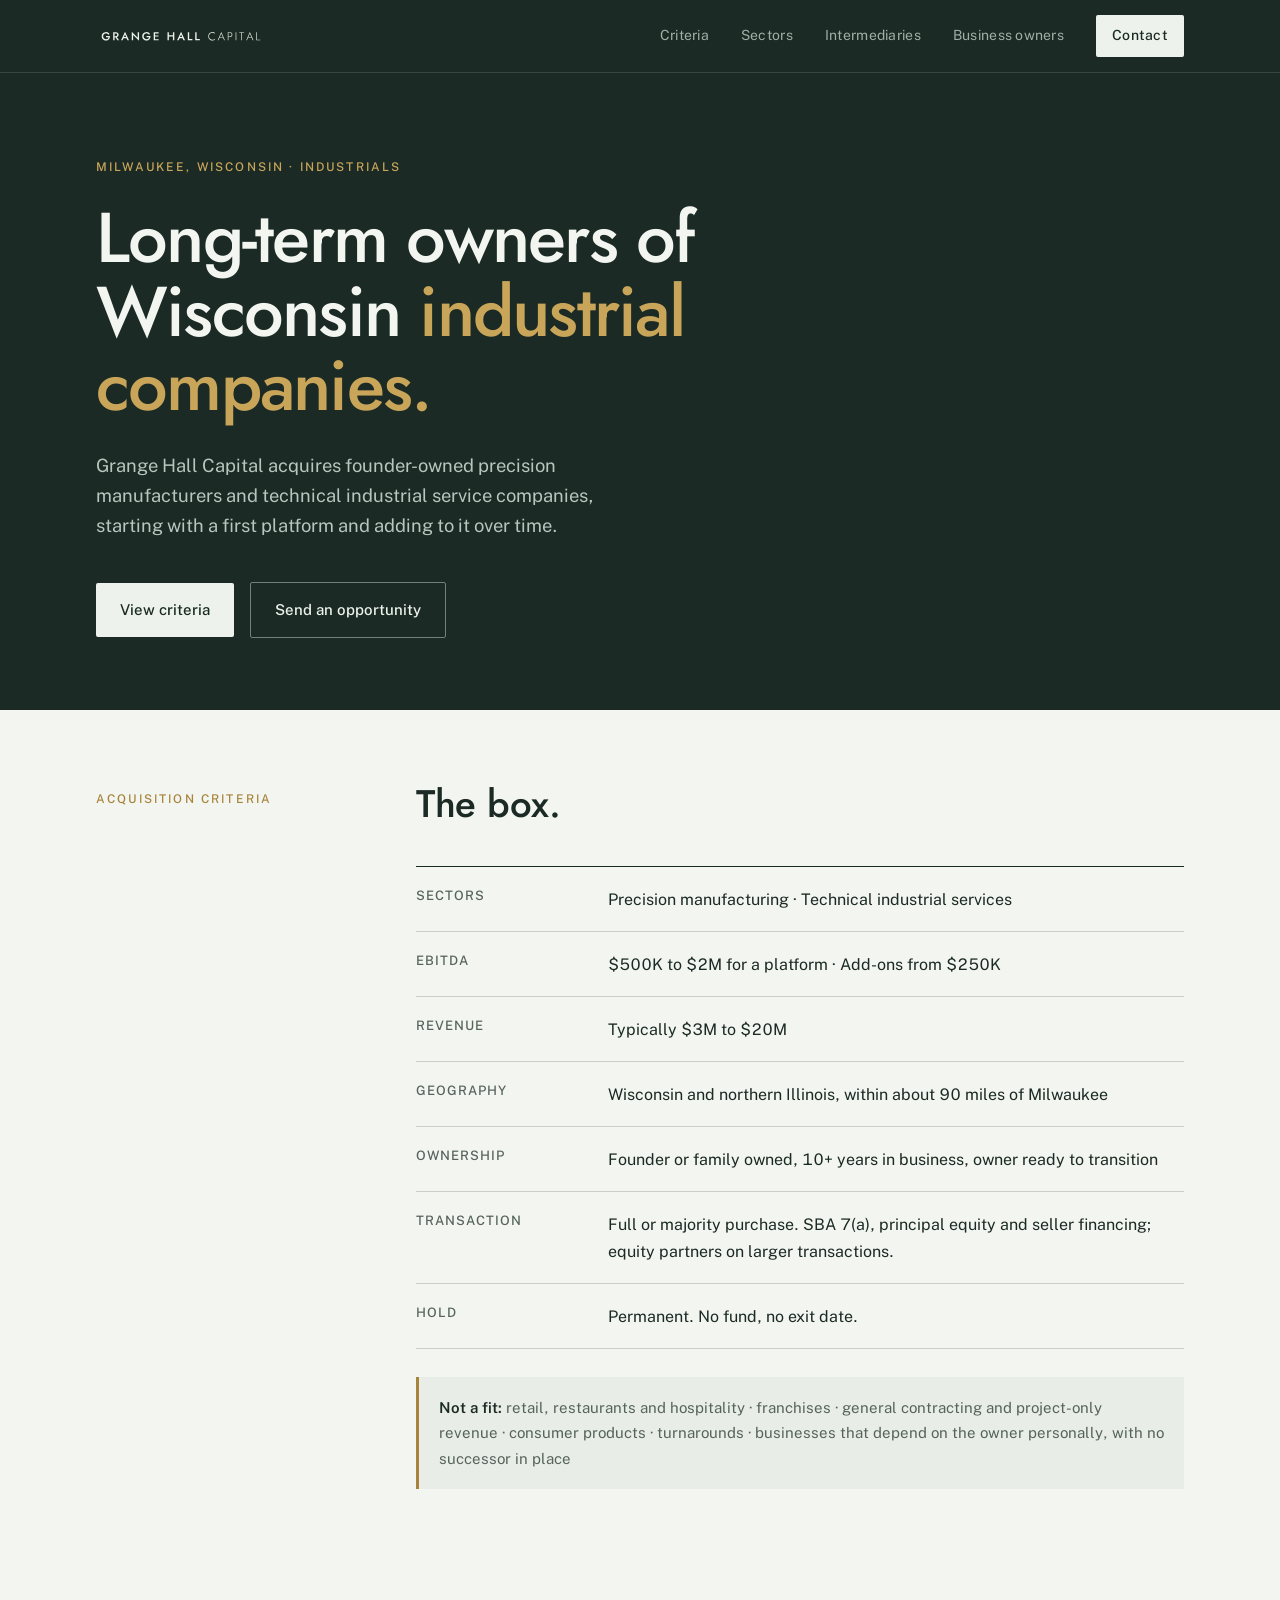
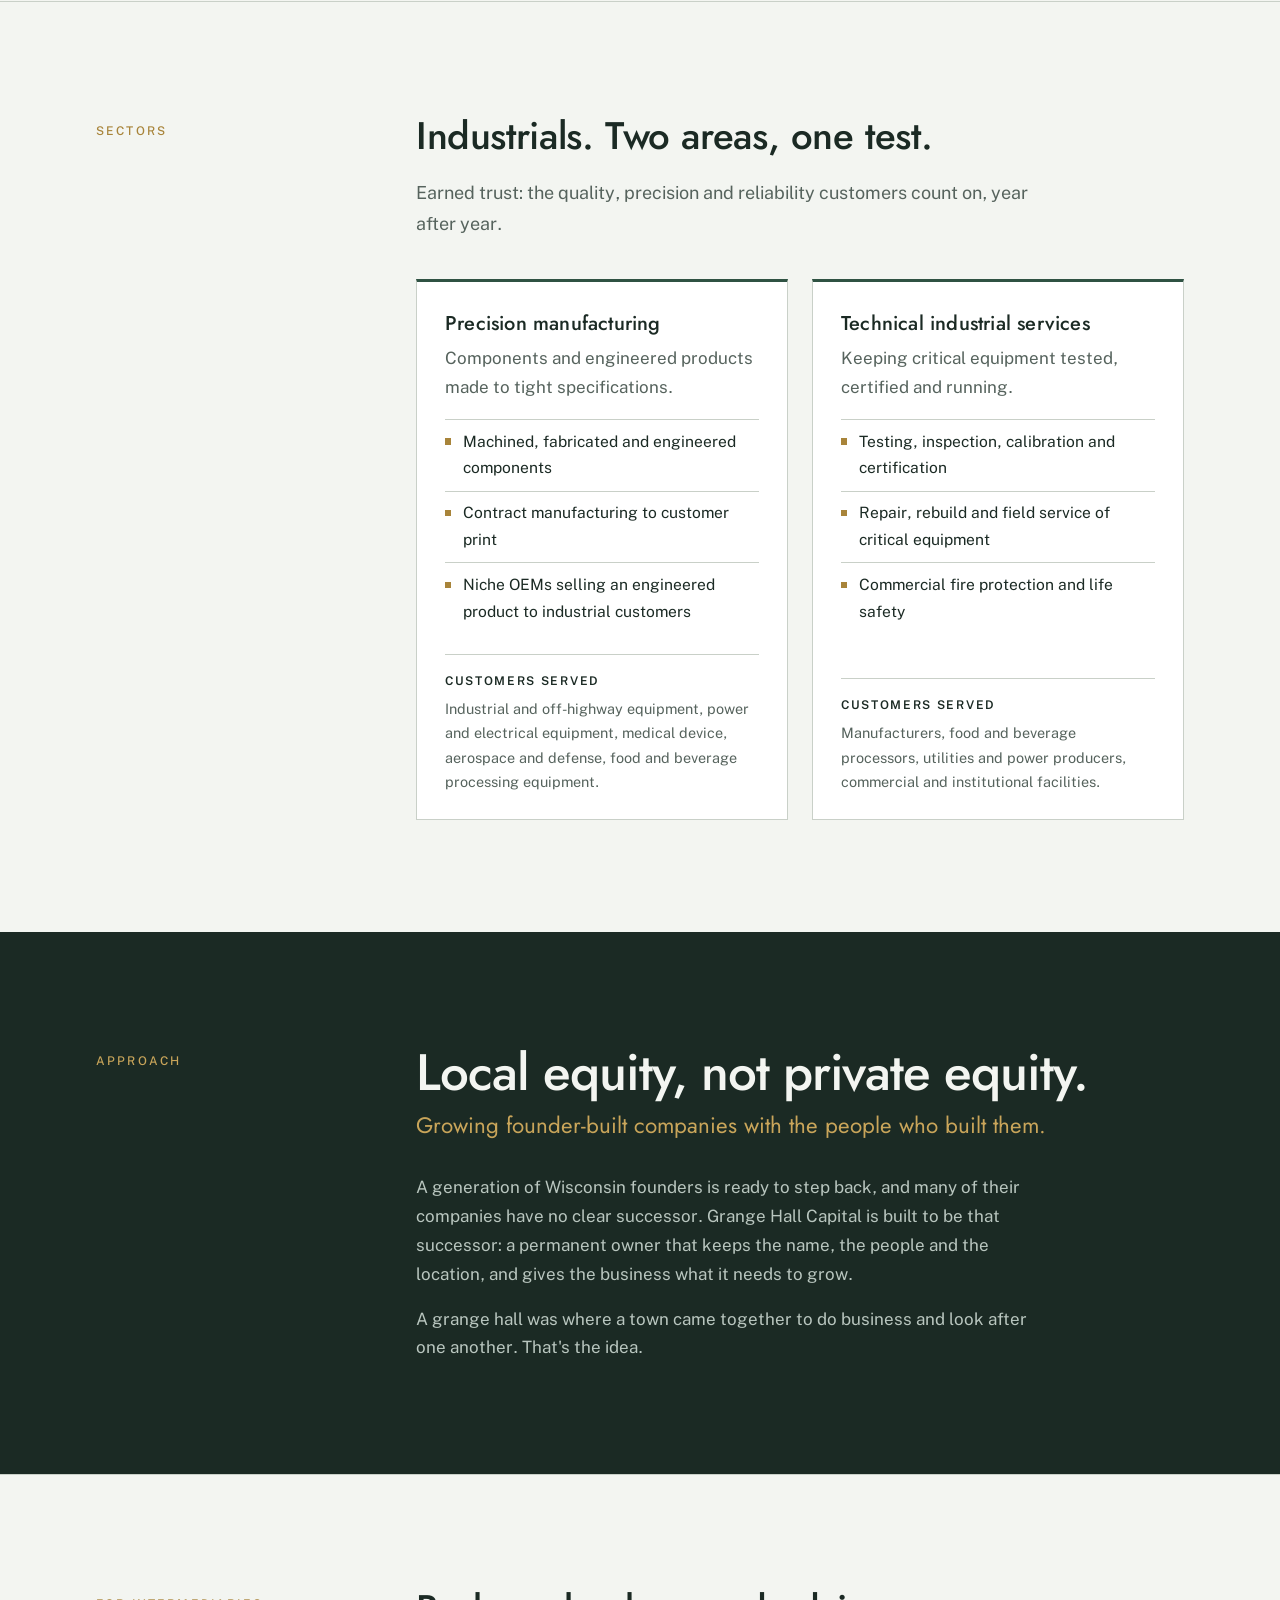
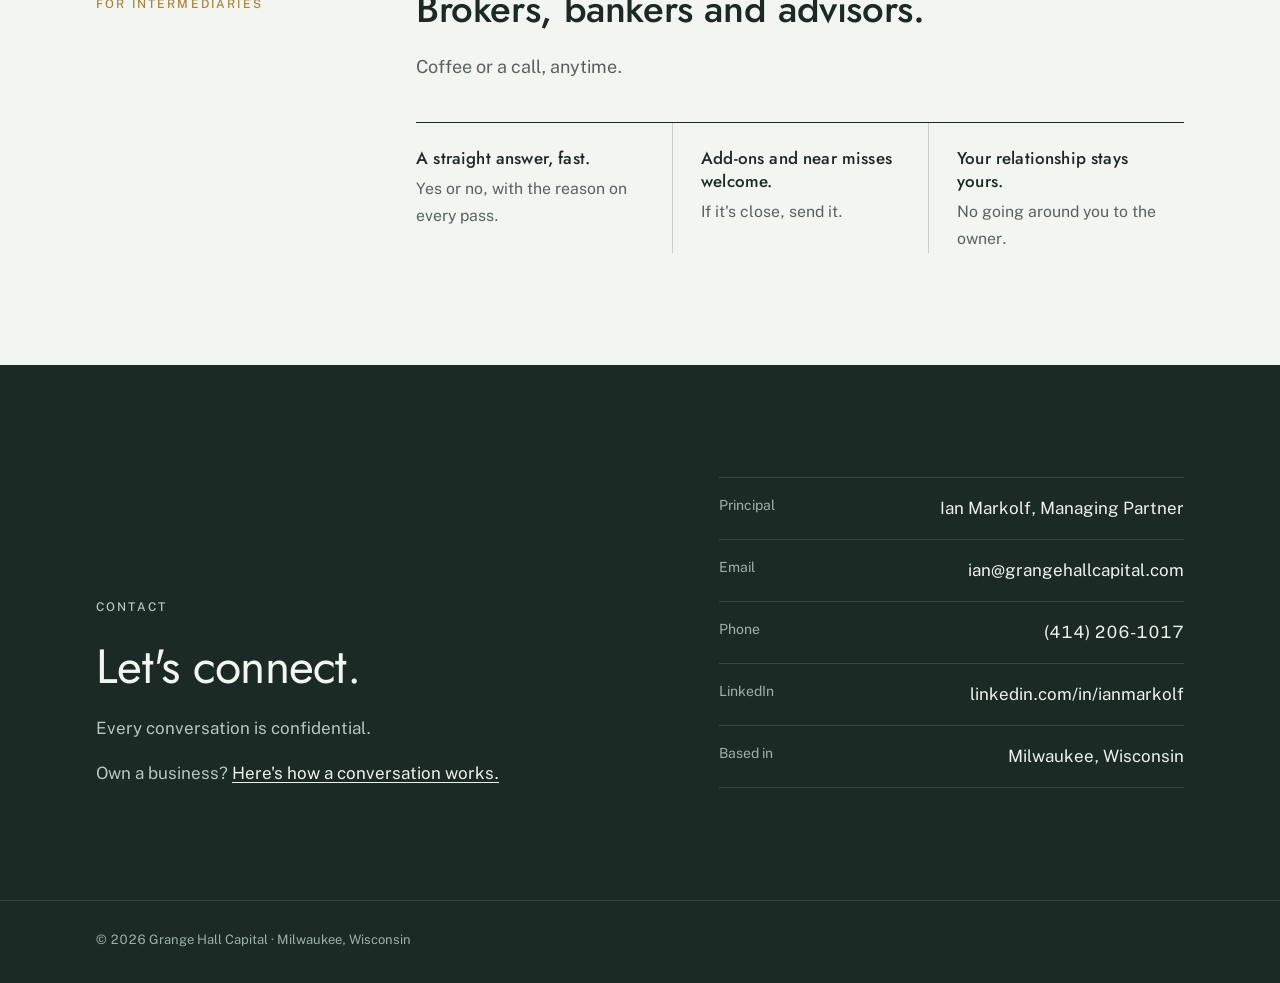
==== commit d8c3f735: "Add files via upload" ====
--- a/index.html
+++ b/index.html
@@ -251,7 +251,7 @@
   <p class="label">Sectors</p>
   <div>
     <h2 class="title">Industrials. Two areas, one test.</h2>
-    <p class="intro">Customers rely on the business and can't easily switch.</p>
+    <p class="intro">Earned trust: the quality, precision and reliability customers count on, year after year.</p>
     <div class="sectors">
       <article>
         <h3>Precision manufacturing</h3>
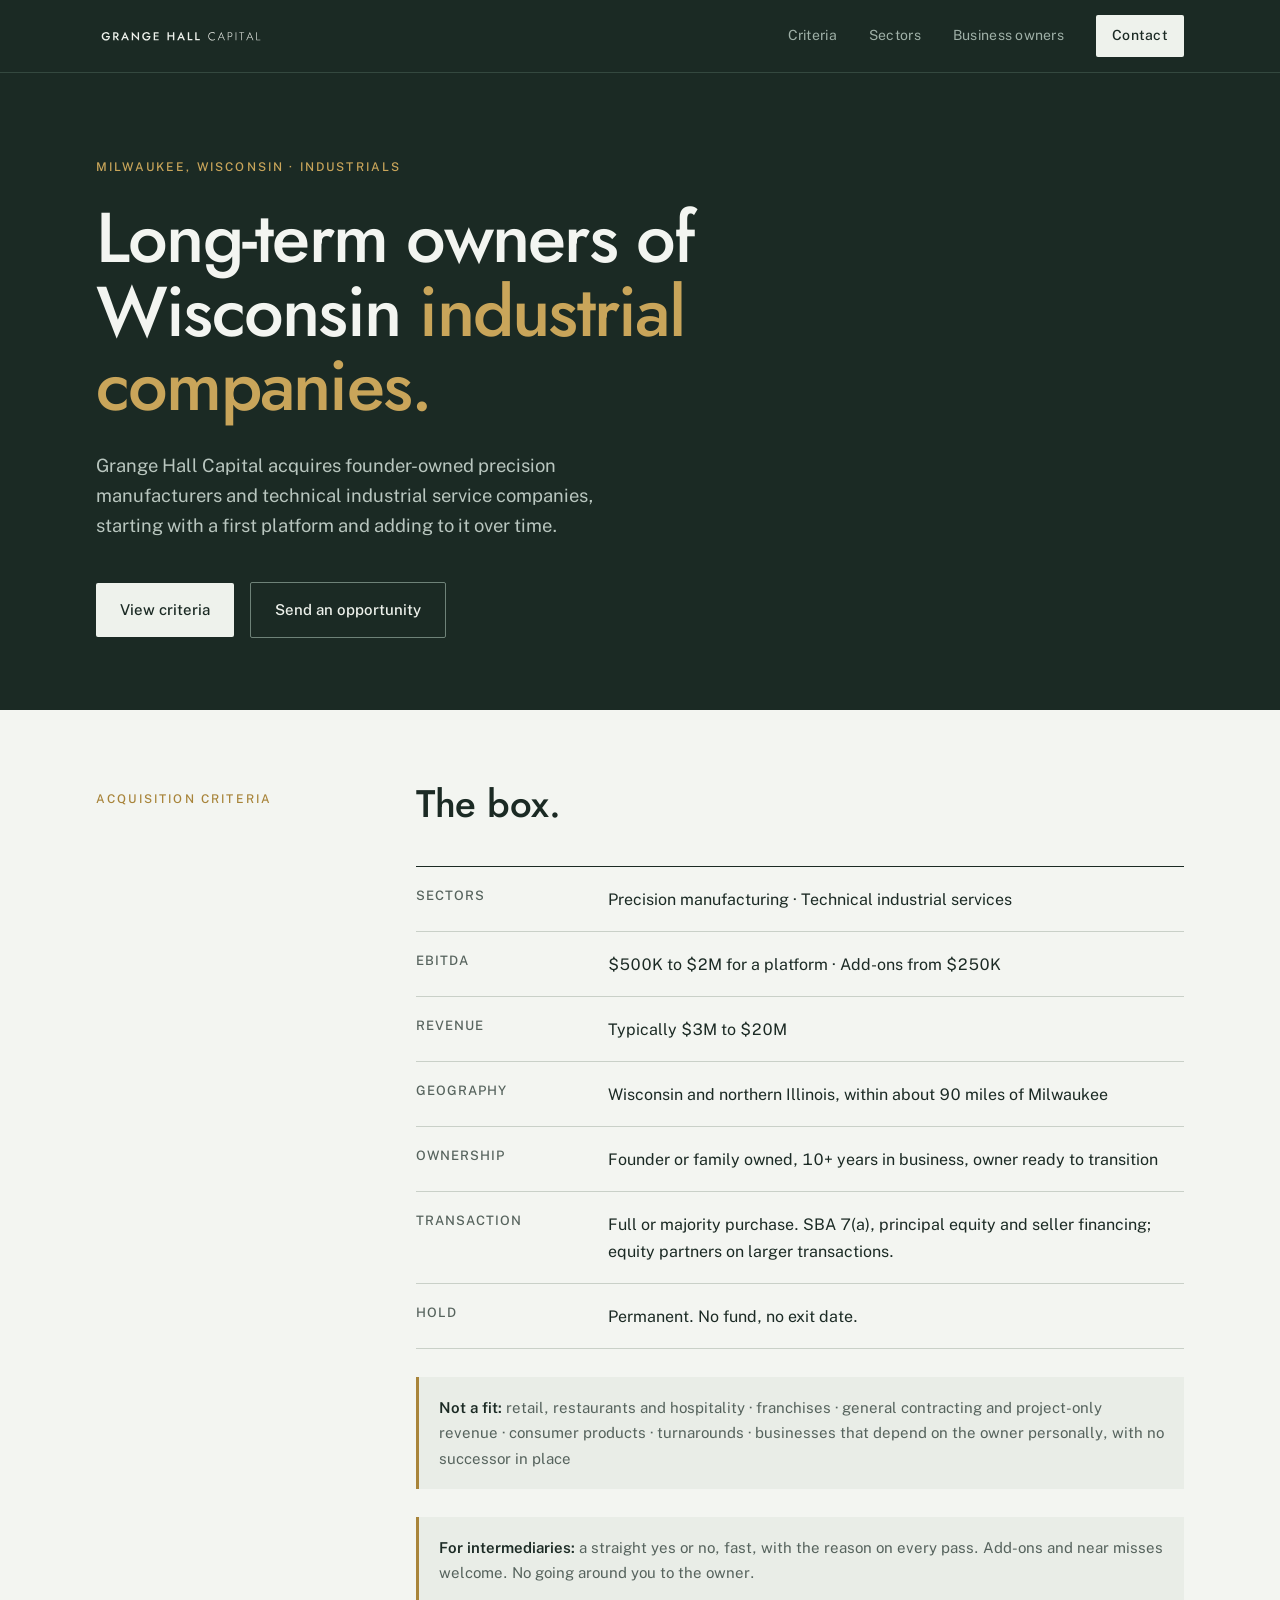
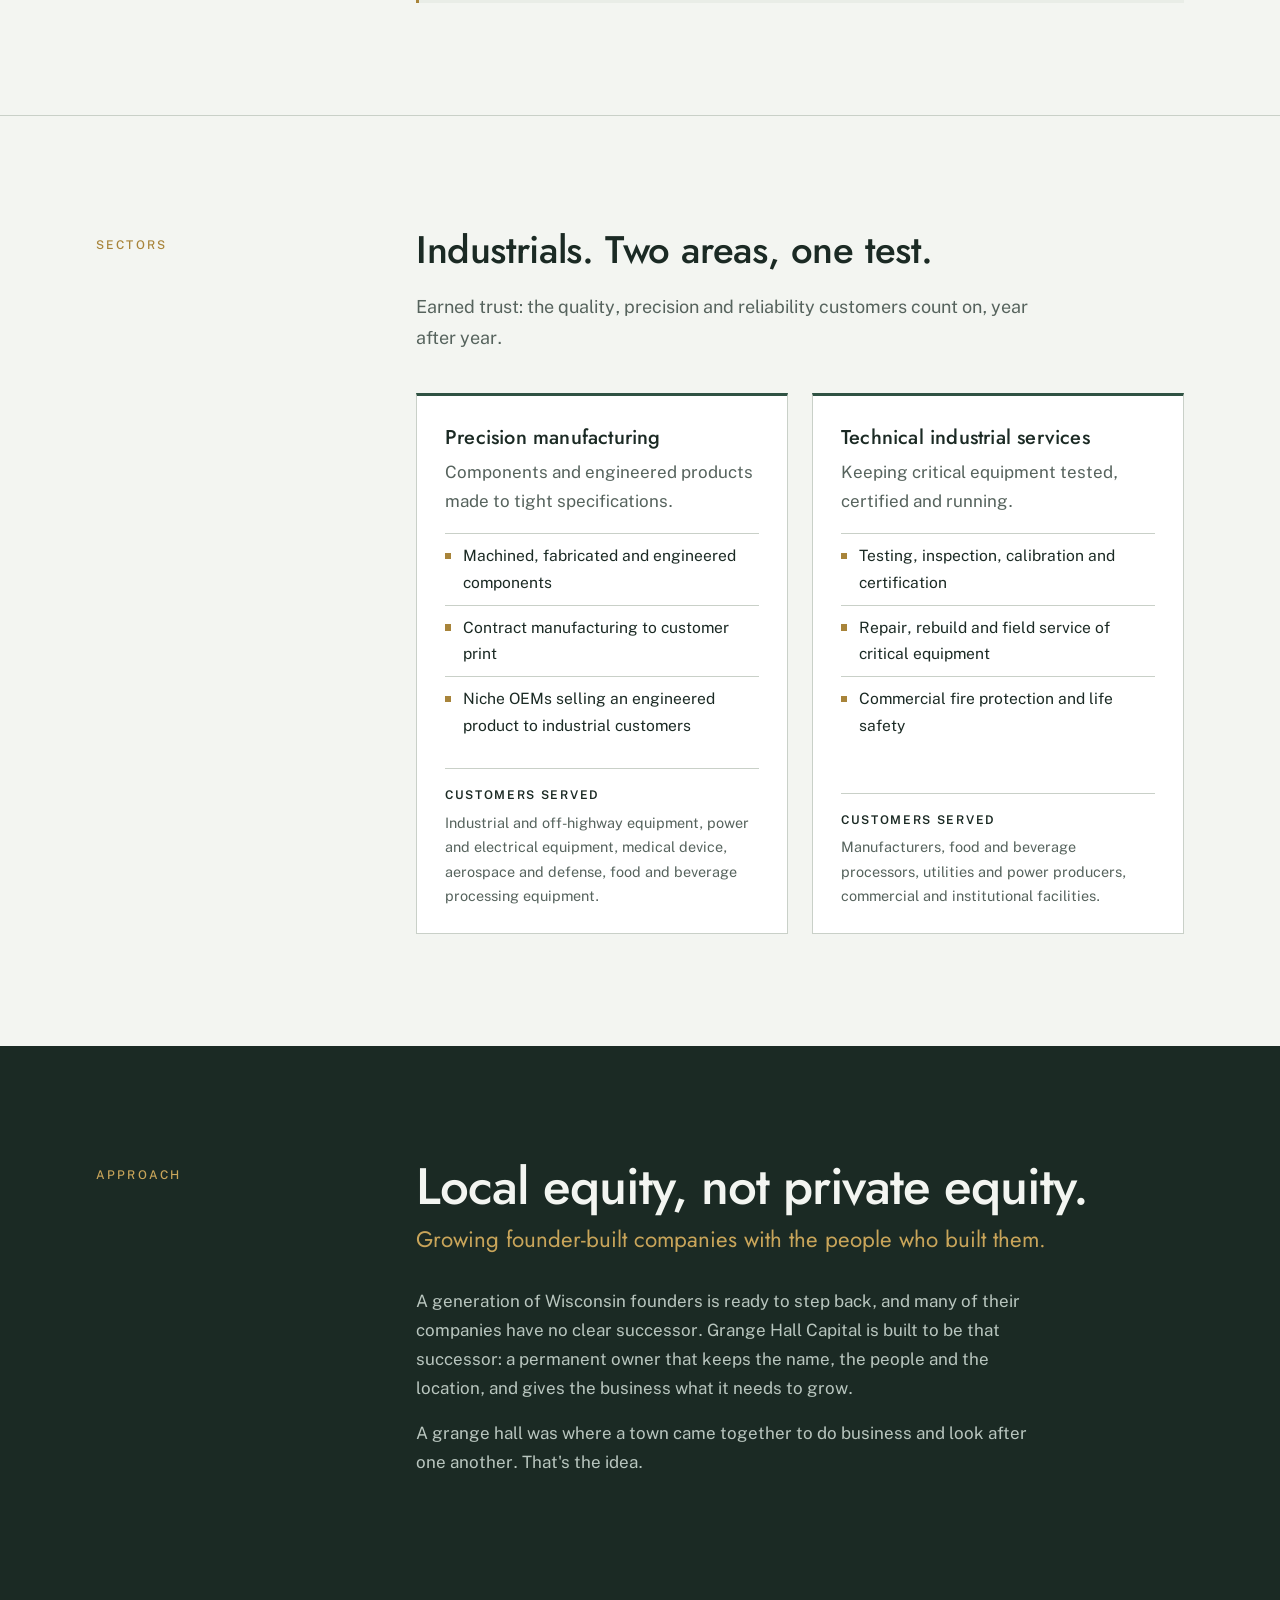
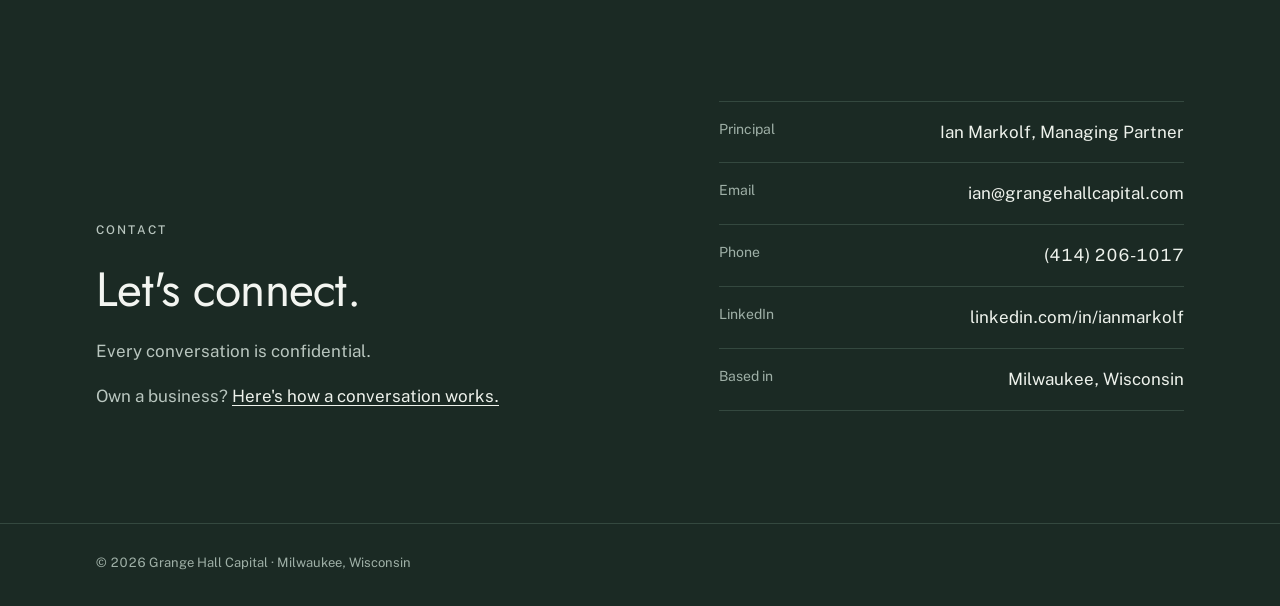
==== commit a2efdc61: "Add files via upload" ====
--- a/index.html
+++ b/index.html
@@ -208,7 +208,6 @@
   <nav aria-label="Site">
     <a href="#criteria">Criteria</a>
     <a href="#sectors">Sectors</a>
-    <a href="#intermediaries">Intermediaries</a>
     <a href="owners.html">Business owners</a>
     <a class="cta" href="#contact">Contact</a>
   </nav>
@@ -243,6 +242,7 @@
       <tr><th scope="row">Hold</th><td>Permanent. No fund, no exit date.</td></tr>
     </table>
     <p class="notfit"><strong>Not a fit:</strong> retail, restaurants and hospitality &middot; franchises &middot; general contracting and project-only revenue &middot; consumer products &middot; turnarounds &middot; businesses that depend on the owner personally, with no successor in place</p>
+    <p class="notfit"><strong>For intermediaries:</strong> a straight yes or no, fast, with the reason on every pass. Add-ons and near misses welcome. No going around you to the owner.</p>
   </div>
 </div></section>
 <!-- ===== END CRITERIA ===== -->
@@ -287,19 +287,6 @@
   </div>
 </div></section>
 
-<section id="intermediaries"><div class="wrap sec">
-  <p class="label">For intermediaries</p>
-  <div>
-    <h2 class="title">Brokers, bankers and advisors.</h2>
-    <p class="intro">Coffee or a call, anytime.</p>
-    <ul class="terms3">
-      <li><h3>A straight answer, fast.</h3><p>Yes or no, with the reason on every pass.</p></li>
-      <li><h3>Add-ons and near misses welcome.</h3><p>If it's close, send it.</p></li>
-      <li><h3>Your relationship stays yours.</h3><p>No going around you to the owner.</p></li>
-    </ul>
-  </div>
-</div></section>
-
 </main>
 
 <section class="closing" id="contact" aria-labelledby="contact-h"><div class="wrap">
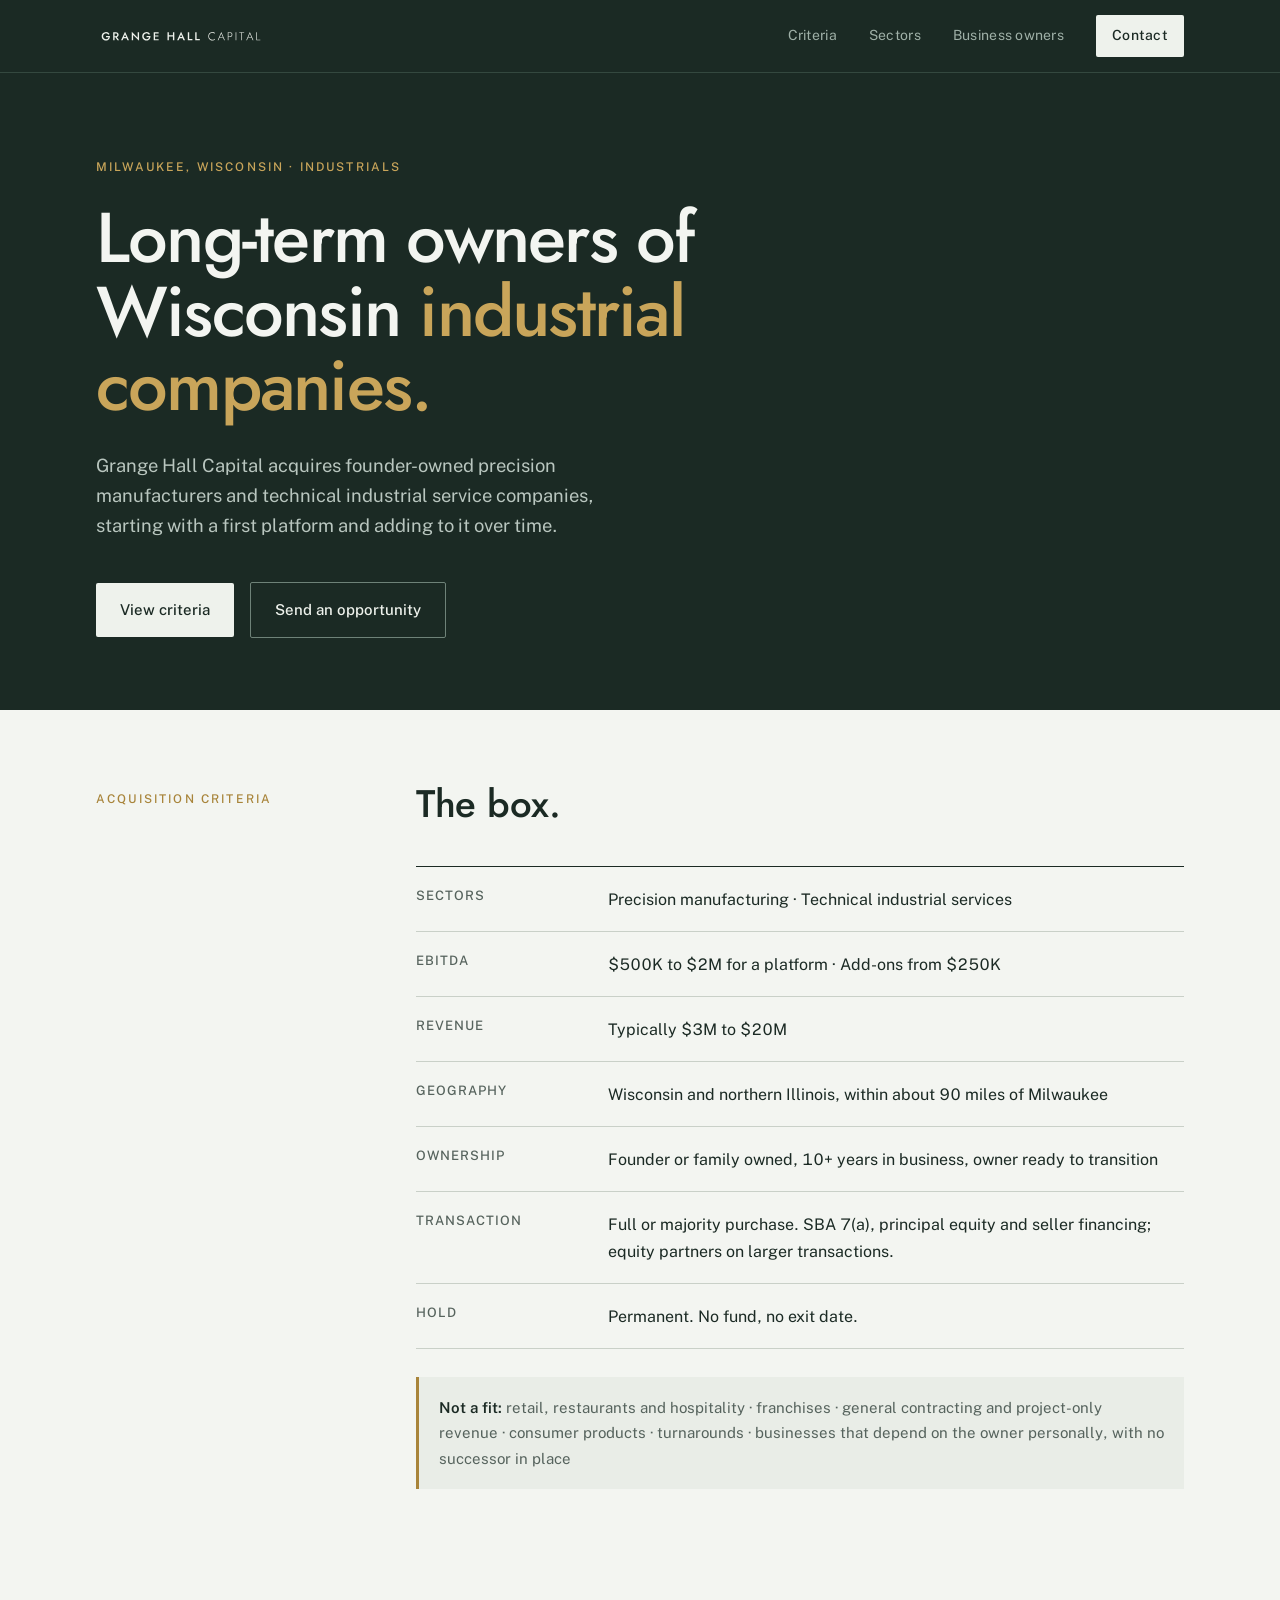
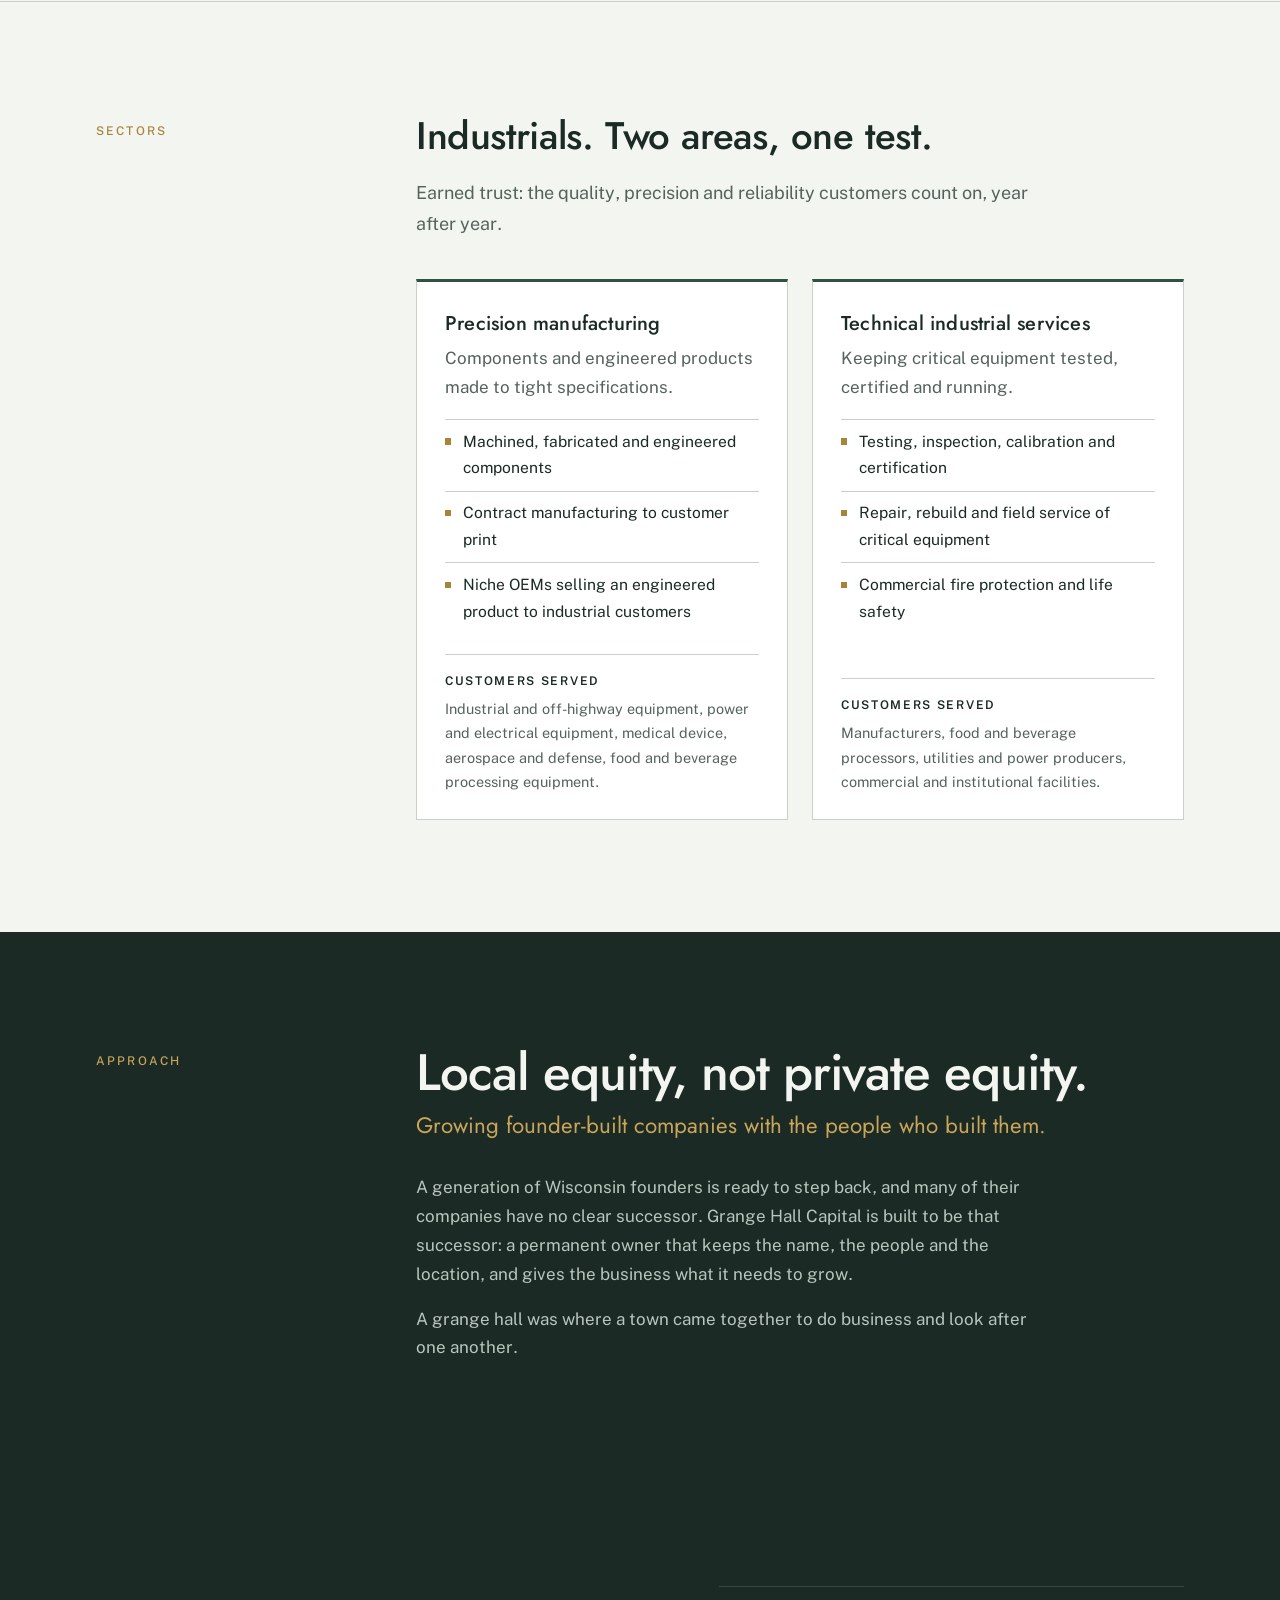
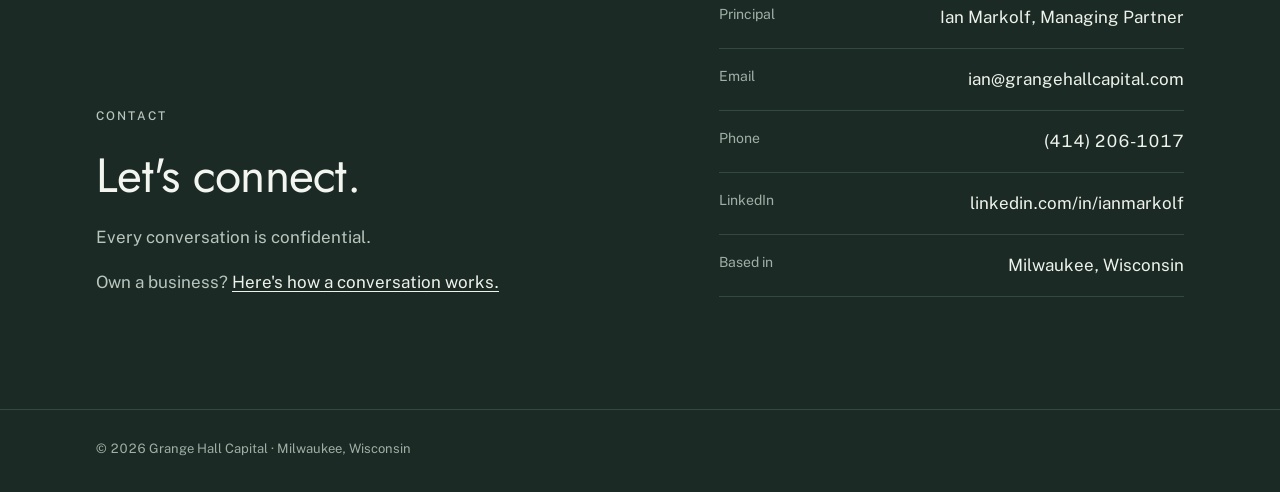
==== commit 59b6123b: "Add files via upload" ====
--- a/index.html
+++ b/index.html
@@ -242,7 +242,6 @@
       <tr><th scope="row">Hold</th><td>Permanent. No fund, no exit date.</td></tr>
     </table>
     <p class="notfit"><strong>Not a fit:</strong> retail, restaurants and hospitality &middot; franchises &middot; general contracting and project-only revenue &middot; consumer products &middot; turnarounds &middot; businesses that depend on the owner personally, with no successor in place</p>
-    <p class="notfit"><strong>For intermediaries:</strong> a straight yes or no, fast, with the reason on every pass. Add-ons and near misses welcome. No going around you to the owner.</p>
   </div>
 </div></section>
 <!-- ===== END CRITERIA ===== -->
@@ -283,7 +282,7 @@
     <h2>Local equity, not private equity.</h2>
     <p class="subhead">Growing founder-built companies with the people who built them.</p>
     <p class="body">A generation of Wisconsin founders is ready to step back, and many of their companies have no clear successor. Grange Hall Capital is built to be that successor: a permanent owner that keeps the name, the people and the location, and gives the business what it needs to grow.</p>
-    <p class="body">A grange hall was where a town came together to do business and look after one another. That's the idea.</p>
+    <p class="body">A grange hall was where a town came together to do business and look after one another.</p>
   </div>
 </div></section>
 
